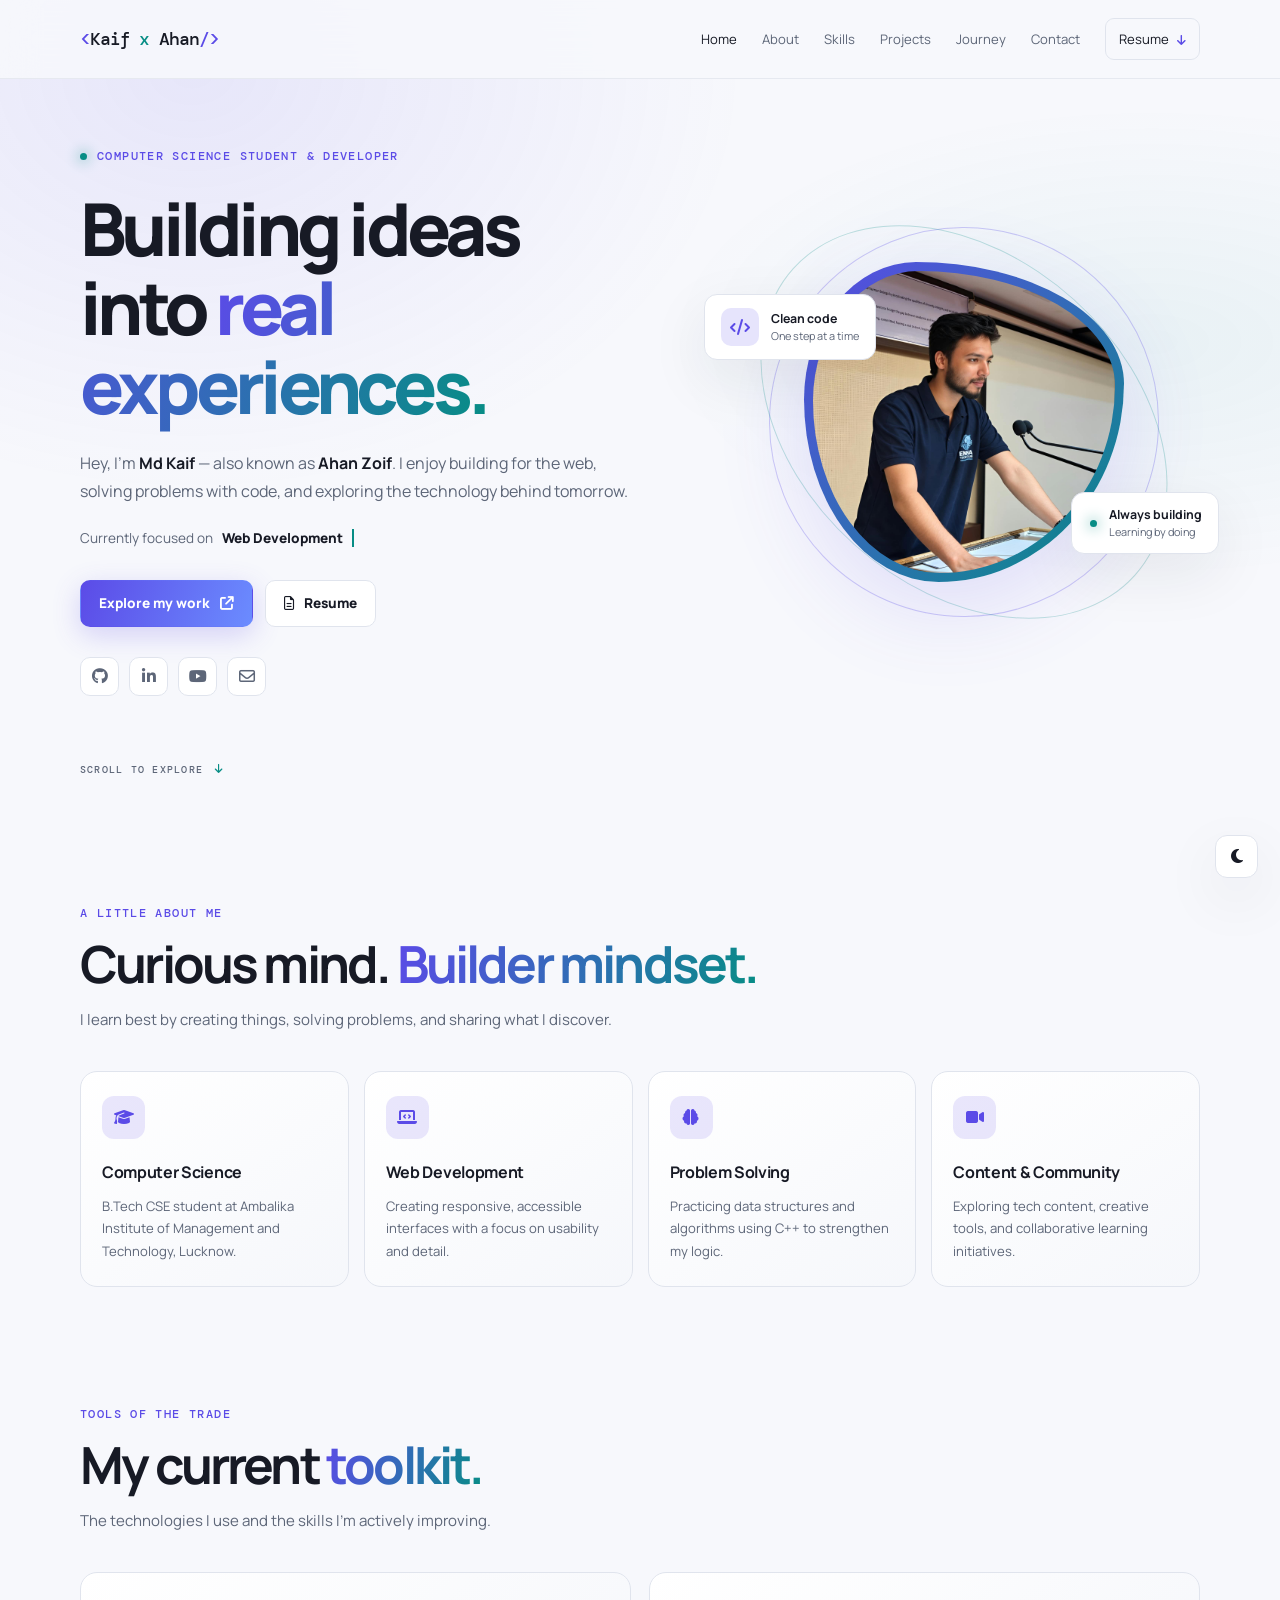
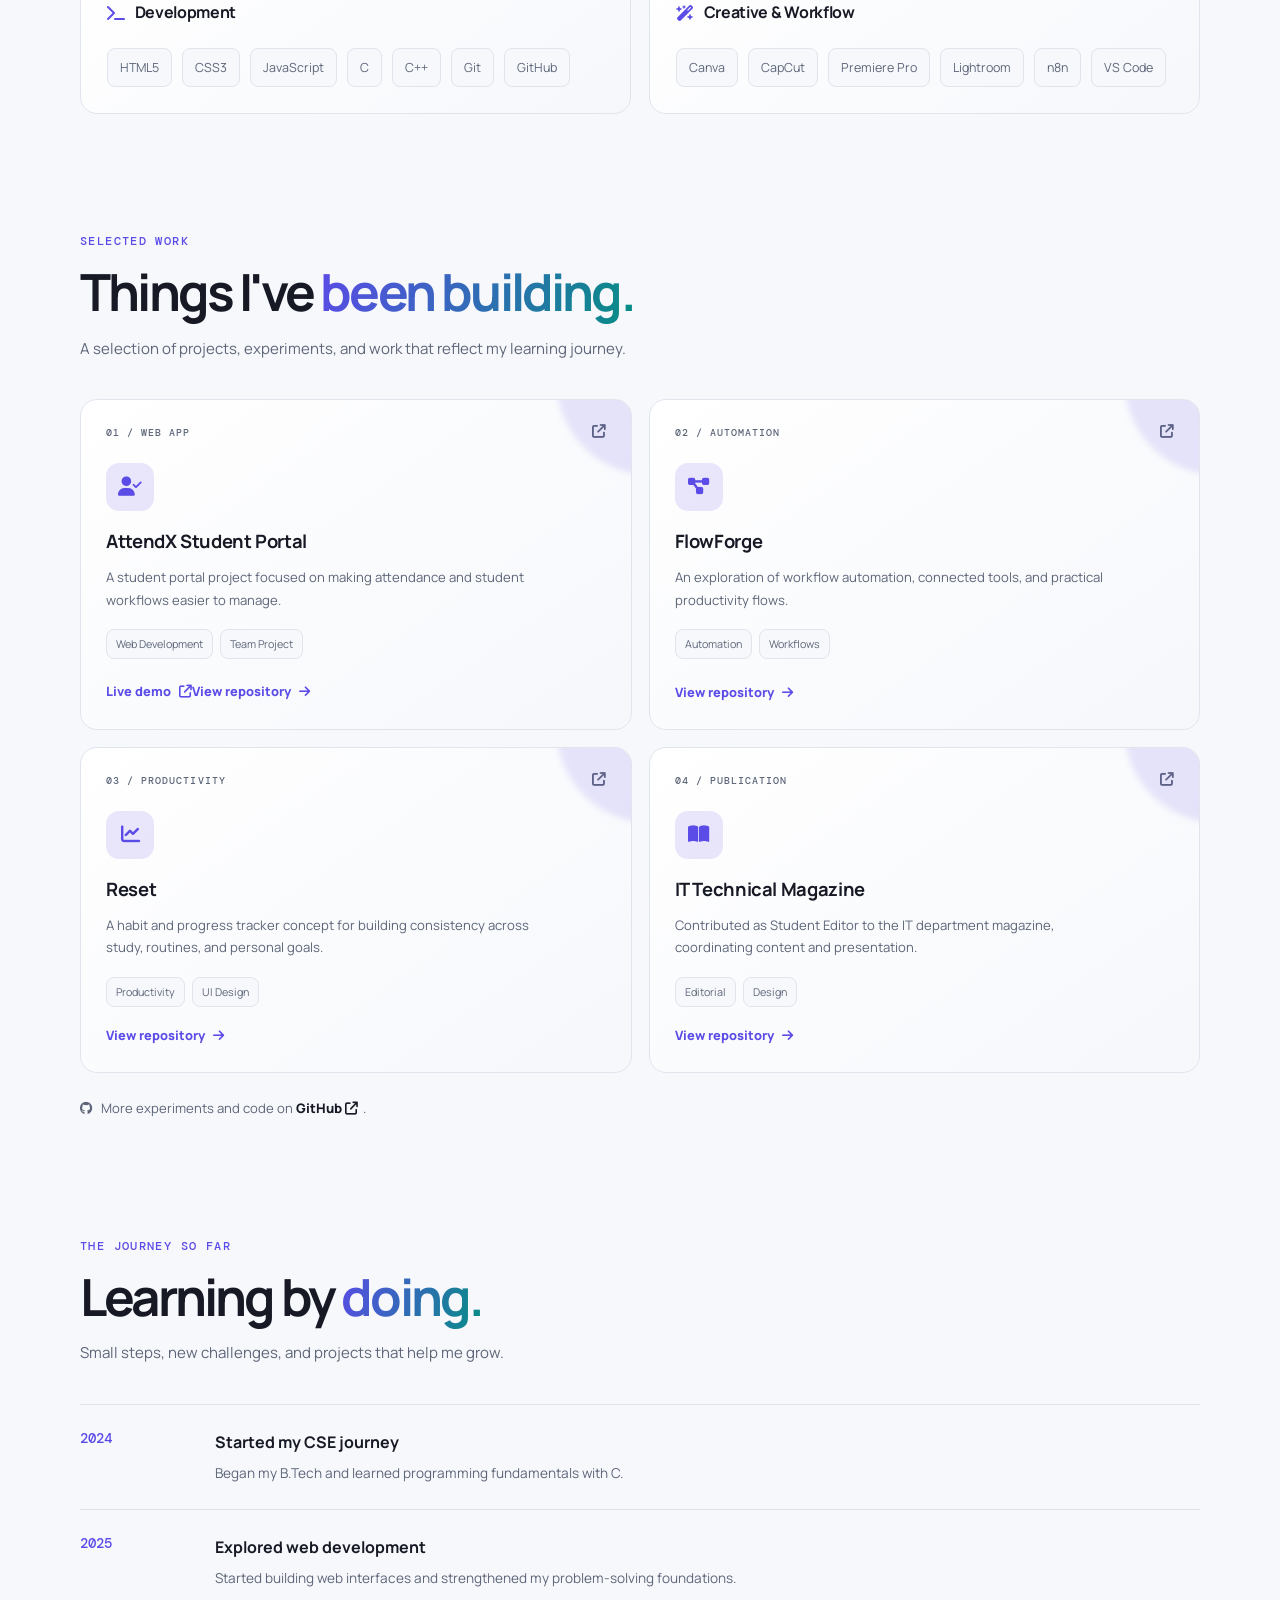
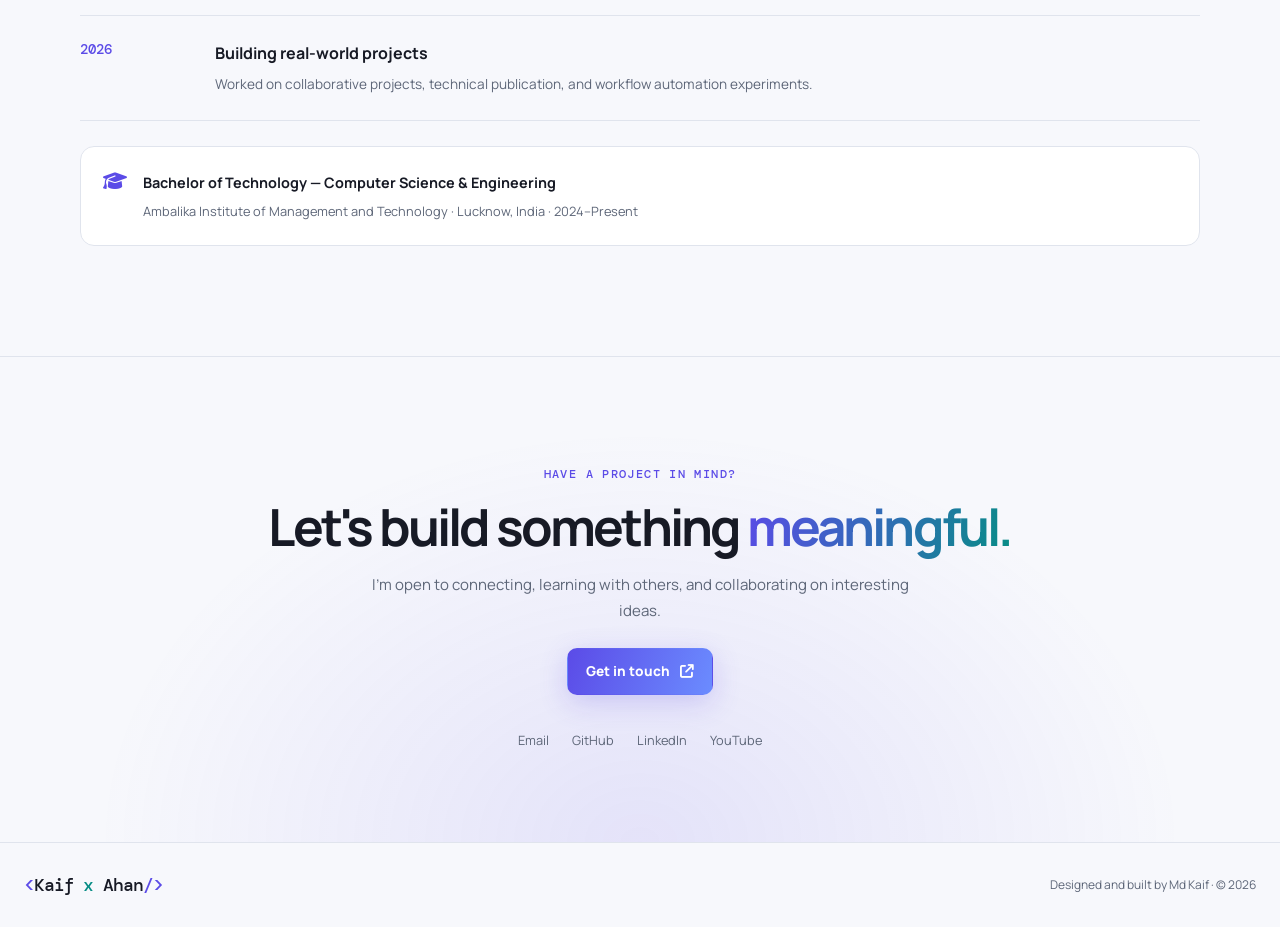
==== index.html @ fafcf158 "Add AttendX live demo link" ====
<!doctype html>
<html lang="en">
  <head>
    <meta charset="utf-8" />
    <meta name="viewport" content="width=device-width, initial-scale=1" />
    <meta
      name="description"
      content="Md Kaif aka Ahan Zoif — computer science student, developer, and tech content creator."
    />
    <meta name="theme-color" content="#0b0d12" />
    <title>&lt;Kaif x Ahan/&gt; — Developer Portfolio</title>
    <script>
      (() => {
        try {
          const saved = localStorage.getItem("theme");
          if (saved) document.documentElement.dataset.theme = saved;
          else if (matchMedia("(prefers-color-scheme: light)").matches)
            document.documentElement.dataset.theme = "light";
        } catch {}
        document.documentElement.classList.add("js");
      })();
    </script>
    <link rel="preconnect" href="https://cdnjs.cloudflare.com" crossorigin />
    <link rel="stylesheet" href="portfolio.css" />
    <link
      rel="stylesheet"
      href="https://cdnjs.cloudflare.com/ajax/libs/font-awesome/6.5.0/css/all.min.css"
    />
    <script src="portfolio.js" defer></script>
  </head>
  <body>
    <div class="progress-track"><span id="progress-bar"></span></div>
    <header class="site-header">
      <nav class="nav container" aria-label="Primary navigation">
        <a class="brand" href="#home" aria-label="Kaif x Ahan home"
          ><span>&lt;</span>Kaif <b>x</b> Ahan<span>/&gt;</span></a
        >
        <button
          class="nav-toggle"
          type="button"
          aria-expanded="false"
          aria-controls="nav-links"
          aria-label="Open navigation"
        >
          <i class="fa-solid fa-bars"></i>
        </button>
        <div class="nav-links" id="nav-links">
          <a href="#home">Home</a><a href="#about">About</a
          ><a href="#skills">Skills</a> <a href="#projects">Projects</a
          ><a href="#journey">Journey</a><a href="#contact">Contact</a>
          <a
            class="resume-link"
            href="assets/resume.pdf"
            download="Md_Kaif_Resume"
            >Resume <i class="fa-solid fa-arrow-down"></i
          ></a>
        </div>
      </nav>
    </header>

    <main>
      <section class="hero container" id="home">
        <div class="hero-copy reveal">
          <p class="eyebrow">
            <span class="status-dot"></span> COMPUTER SCIENCE STUDENT &
            DEVELOPER
          </p>
          <h1>
            Building ideas<br />into
            <span class="gradient-text">real experiences.</span>
          </h1>
          <p class="intro">
            Hey, I'm <strong>Md Kaif</strong> — also known as
            <strong>Ahan Zoif</strong>. I enjoy building for the web, solving
            problems with code, and exploring the technology behind tomorrow.
          </p>
          <div class="role-line">
            <span class="role-prefix">Currently focused on</span
            ><span class="role-text" id="role-text">Web Development</span
            ><span class="typing-cursor" aria-hidden="true"></span>
          </div>
          <div class="hero-actions">
            <a class="button button-primary" href="#projects"
              >Explore my work
              <i class="fa-solid fa-arrow-up-right-from-square"></i
            ></a>
            <a
              class="button button-ghost"
              href="assets/resume.pdf"
              download="Md_Kaif_Resume"
              ><i class="fa-regular fa-file-lines"></i> Resume</a
            >
          </div>
          <div class="social-row" aria-label="Social links">
            <a
              href="https://github.com/ahanzoif"
              target="_blank"
              rel="noopener noreferrer"
              aria-label="GitHub"
              ><i class="fa-brands fa-github"></i
            ></a>
            <a
              href="https://www.linkedin.com/in/mdkaif/"
              target="_blank"
              rel="noopener noreferrer"
              aria-label="LinkedIn"
              ><i class="fa-brands fa-linkedin-in"></i
            ></a>
            <a
              href="https://www.youtube.com/@thebytebusteryt"
              target="_blank"
              rel="noopener noreferrer"
              aria-label="YouTube"
              ><i class="fa-brands fa-youtube"></i
            ></a>
            <a href="mailto:kaifmd9006@gmail.com" aria-label="Email"
              ><i class="fa-regular fa-envelope"></i
            ></a>
          </div>
        </div>
        <div class="hero-visual reveal">
          <div class="orbit orbit-one"></div>
          <div class="orbit orbit-two"></div>
          <div class="photo-frame">
            <img
              src="assets/kaif.jpeg"
              alt="Md Kaif aka Ahan Zoif"
              width="320"
              height="320"
              fetchpriority="high"
            />
          </div>
          <div class="floating-card floating-code">
            <i class="fa-solid fa-code"></i
            ><span><b>Clean code</b><small>One step at a time</small></span>
          </div>
          <div class="floating-card floating-build">
            <span class="mini-dot"></span
            ><span><b>Always building</b><small>Learning by doing</small></span>
          </div>
        </div>
        <a class="scroll-cue" href="#about"
          ><span>SCROLL TO EXPLORE</span><i class="fa-solid fa-arrow-down"></i
        ></a>
      </section>

      <section class="section container" id="about">
        <header class="section-heading reveal">
          <p class="eyebrow">A LITTLE ABOUT ME</p>
          <h2>
            Curious mind. <span class="gradient-text">Builder mindset.</span>
          </h2>
          <p>
            I learn best by creating things, solving problems, and sharing what
            I discover.
          </p>
        </header>
        <div class="about-grid">
          <article class="info-card reveal">
            <span class="card-icon"
              ><i class="fa-solid fa-graduation-cap"></i
            ></span>
            <h3>Computer Science</h3>
            <p>
              B.Tech CSE student at Ambalika Institute of Management and
              Technology, Lucknow.
            </p>
          </article>
          <article class="info-card reveal">
            <span class="card-icon"
              ><i class="fa-solid fa-laptop-code"></i
            ></span>
            <h3>Web Development</h3>
            <p>
              Creating responsive, accessible interfaces with a focus on
              usability and detail.
            </p>
          </article>
          <article class="info-card reveal">
            <span class="card-icon"><i class="fa-solid fa-brain"></i></span>
            <h3>Problem Solving</h3>
            <p>
              Practicing data structures and algorithms using C++ to strengthen
              my logic.
            </p>
          </article>
          <article class="info-card reveal">
            <span class="card-icon"><i class="fa-solid fa-video"></i></span>
            <h3>Content & Community</h3>
            <p>
              Exploring tech content, creative tools, and collaborative learning
              initiatives.
            </p>
          </article>
        </div>
      </section>

      <section class="section container" id="skills">
        <header class="section-heading reveal">
          <p class="eyebrow">TOOLS OF THE TRADE</p>
          <h2>My current <span class="gradient-text">toolkit.</span></h2>
          <p>The technologies I use and the skills I'm actively improving.</p>
        </header>
        <div class="skills-layout">
          <article class="skill-panel reveal">
            <h3><i class="fa-solid fa-terminal"></i> Development</h3>
            <div class="skill-list">
              <span>HTML5</span><span>CSS3</span><span>JavaScript</span
              ><span>C</span><span>C++</span><span>Git</span><span>GitHub</span>
            </div>
          </article>
          <article class="skill-panel reveal">
            <h3>
              <i class="fa-solid fa-wand-magic-sparkles"></i> Creative &
              Workflow
            </h3>
            <div class="skill-list">
              <span>Canva</span><span>CapCut</span><span>Premiere Pro</span
              ><span>Lightroom</span><span>n8n</span><span>VS Code</span>
            </div>
          </article>
        </div>
      </section>

      <section class="section container" id="projects">
        <header class="section-heading reveal">
          <p class="eyebrow">SELECTED WORK</p>
          <h2>Things I've <span class="gradient-text">been building.</span></h2>
          <p>
            A selection of projects, experiments, and work that reflect my
            learning journey.
          </p>
        </header>
        <div class="project-grid">
          <article class="project-card featured-project reveal">
            <div class="project-top">
              <span class="project-number">01 / WEB APP</span
              ><i class="fa-solid fa-arrow-up-right-from-square"></i>
            </div>
            <div class="project-symbol">
              <i class="fa-solid fa-user-check"></i>
            </div>
            <h3>AttendX Student Portal</h3>
            <p>
              A student portal project focused on making attendance and student
              workflows easier to manage.
            </p>
            <div class="project-tags">
              <span>Web Development</span><span>Team Project</span>
            </div>
            <div class="project-actions">
              <a
                class="project-link"
                href="https://attend-x-frontend-amber.vercel.app/"
                target="_blank"
                rel="noopener noreferrer"
                >Live demo
                <i class="fa-solid fa-arrow-up-right-from-square"></i></a
              ><a
                class="project-link"
                href="https://github.com/ahanzoif/attendx-student-portal"
                target="_blank"
                rel="noopener noreferrer"
                >View repository <i class="fa-solid fa-arrow-right"></i
              ></a>
            </div>
          </article>
          <article class="project-card reveal">
            <div class="project-top">
              <span class="project-number">02 / AUTOMATION</span
              ><i class="fa-solid fa-arrow-up-right-from-square"></i>
            </div>
            <div class="project-symbol">
              <i class="fa-solid fa-diagram-project"></i>
            </div>
            <h3>FlowForge</h3>
            <p>
              An exploration of workflow automation, connected tools, and
              practical productivity flows.
            </p>
            <div class="project-tags">
              <span>Automation</span><span>Workflows</span>
            </div>
            <a
              class="project-link"
              href="https://github.com/ahanzoif/flowforge"
              target="_blank"
              rel="noopener noreferrer"
              >View repository <i class="fa-solid fa-arrow-right"></i></a
            ><a
              class="card-hit-area"
              href="https://github.com/ahanzoif/flowforge"
              target="_blank"
              rel="noopener noreferrer"
              aria-label="FlowForge repository"
            ></a>
          </article>
          <article class="project-card reveal">
            <div class="project-top">
              <span class="project-number">03 / PRODUCTIVITY</span
              ><i class="fa-solid fa-arrow-up-right-from-square"></i>
            </div>
            <div class="project-symbol">
              <i class="fa-solid fa-chart-line"></i>
            </div>
            <h3>Reset</h3>
            <p>
              A habit and progress tracker concept for building consistency
              across study, routines, and personal goals.
            </p>
            <div class="project-tags">
              <span>Productivity</span><span>UI Design</span>
            </div>
            <a
              class="project-link"
              href="https://github.com/ahanzoif/reset"
              target="_blank"
              rel="noopener noreferrer"
              >View repository <i class="fa-solid fa-arrow-right"></i></a
            ><a
              class="card-hit-area"
              href="https://github.com/ahanzoif/reset"
              target="_blank"
              rel="noopener noreferrer"
              aria-label="Reset repository"
            ></a>
          </article>
          <article class="project-card reveal">
            <div class="project-top">
              <span class="project-number">04 / PUBLICATION</span
              ><i class="fa-solid fa-arrow-up-right-from-square"></i>
            </div>
            <div class="project-symbol">
              <i class="fa-solid fa-book-open"></i>
            </div>
            <h3>IT Technical Magazine</h3>
            <p>
              Contributed as Student Editor to the IT department magazine,
              coordinating content and presentation.
            </p>
            <div class="project-tags">
              <span>Editorial</span><span>Design</span>
            </div>
            <a
              class="project-link"
              href="https://github.com/ahanzoif/it-technical-magazine-jan-2026"
              target="_blank"
              rel="noopener noreferrer"
              >View repository <i class="fa-solid fa-arrow-right"></i></a
            ><a
              class="card-hit-area"
              href="https://www.aimt.edu.in/wp-content/uploads/2026/02/tech-it-jan-2026.pdf"
              target="_blank"
              rel="noopener noreferrer"
              aria-label="Read IT Technical Magazine"
            ></a>
          </article>
        </div>
        <p class="section-footnote">
          <i class="fa-brands fa-github"></i> More experiments and code on
          <a
            href="https://github.com/ahanzoif"
            target="_blank"
            rel="noopener noreferrer"
            >GitHub <i class="fa-solid fa-arrow-up-right-from-square"></i></a
          >.
        </p>
      </section>

      <section class="section container" id="journey">
        <header class="section-heading reveal">
          <p class="eyebrow">THE JOURNEY SO FAR</p>
          <h2>Learning by <span class="gradient-text">doing.</span></h2>
          <p>Small steps, new challenges, and projects that help me grow.</p>
        </header>
        <div class="journey-list">
          <article class="journey-item reveal">
            <div class="journey-year">2024</div>
            <div class="journey-content">
              <h3>Started my CSE journey</h3>
              <p>
                Began my B.Tech and learned programming fundamentals with C.
              </p>
            </div>
          </article>
          <article class="journey-item reveal">
            <div class="journey-year">2025</div>
            <div class="journey-content">
              <h3>Explored web development</h3>
              <p>
                Started building web interfaces and strengthened my
                problem-solving foundations.
              </p>
            </div>
          </article>
          <article class="journey-item reveal">
            <div class="journey-year">2026</div>
            <div class="journey-content">
              <h3>Building real-world projects</h3>
              <p>
                Worked on collaborative projects, technical publication, and
                workflow automation experiments.
              </p>
            </div>
          </article>
        </div>
        <div class="education-strip reveal">
          <i class="fa-solid fa-graduation-cap"></i>
          <div>
            <strong
              >Bachelor of Technology — Computer Science & Engineering</strong
            >
            <p>
              Ambalika Institute of Management and Technology · Lucknow, India ·
              2024–Present
            </p>
          </div>
        </div>
      </section>

      <section class="contact-section" id="contact">
        <div class="container contact-inner reveal">
          <p class="eyebrow">HAVE A PROJECT IN MIND?</p>
          <h2>
            Let's build something <span class="gradient-text">meaningful.</span>
          </h2>
          <p>
            I'm open to connecting, learning with others, and collaborating on
            interesting ideas.
          </p>
          <a class="button button-primary" href="mailto:kaifmd9006@gmail.com"
            >Get in touch <i class="fa-solid fa-arrow-up-right-from-square"></i
          ></a>
          <div class="contact-links">
            <a href="mailto:kaifmd9006@gmail.com">Email</a
            ><a
              href="https://github.com/ahanzoif"
              target="_blank"
              rel="noopener noreferrer"
              >GitHub</a
            ><a
              href="https://www.linkedin.com/in/mdkaif/"
              target="_blank"
              rel="noopener noreferrer"
              >LinkedIn</a
            ><a
              href="https://www.youtube.com/@thebytebusteryt"
              target="_blank"
              rel="noopener noreferrer"
              >YouTube</a
            >
          </div>
        </div>
      </section>
    </main>

    <footer class="site-footer">
      <a class="brand" href="#home"
        ><span>&lt;</span>Kaif <b>x</b> Ahan<span>/&gt;</span></a
      >
      <p>Designed and built by Md Kaif · © <span id="year">2026</span></p>
      <button id="theme-toggle" type="button" aria-label="Switch color theme">
        <i class="fa-solid fa-moon"></i>
      </button>
    </footer>
    <button id="backToTop" type="button" aria-label="Back to top">
      <i class="fa-solid fa-arrow-up"></i>
    </button>
  </body>
</html>
---- portfolio.css ----
@import url("https://fonts.googleapis.com/css2?family=DM+Mono:wght@400;500&family=Manrope:wght@400;500;600;700;800&display=swap");

:root {
  color-scheme: dark;
  --bg: #0b0d12;
  --surface: #11151d;
  --surface-2: #151b25;
  --text: #f2f5fb;
  --muted: #9ba6b8;
  --border: #242c39;
  --accent: #8b7bff;
  --accent-2: #50d6c6;
  --header: rgba(11, 13, 18, 0.82);
  --shadow: 0 20px 60px rgba(0, 0, 0, 0.22);
  --container: 1120px;
}
:root[data-theme="light"] {
  color-scheme: light;
  --bg: #f7f8fc;
  --surface: #fff;
  --surface-2: #eef1f8;
  --text: #171a25;
  --muted: #5d6678;
  --border: #e0e4ed;
  --accent: #5b4be7;
  --accent-2: #078d85;
  --header: rgba(247, 248, 252, 0.86);
  --shadow: 0 20px 60px rgba(26, 32, 52, 0.08);
}
* {
  box-sizing: border-box;
  margin: 0;
  padding: 0;
}
html {
  scroll-behavior: smooth;
  scroll-padding-top: 90px;
}
body {
  background: var(--bg);
  color: var(--text);
  font-family: Manrope, system-ui, sans-serif;
  line-height: 1.7;
  overflow-x: hidden;
  -webkit-font-smoothing: antialiased;
}
body::before {
  content: "";
  position: fixed;
  inset: 0;
  z-index: -1;
  pointer-events: none;
  background:
    radial-gradient(
      ellipse at 15% 8%,
      color-mix(in srgb, var(--accent) 10%, transparent),
      transparent 36%
    ),
    radial-gradient(
      ellipse at 90% 38%,
      color-mix(in srgb, var(--accent-2) 6%, transparent),
      transparent 30%
    );
}
a {
  color: inherit;
  text-decoration: none;
}
button {
  font: inherit;
}
a:focus-visible,
button:focus-visible {
  outline: 2px solid var(--accent);
  outline-offset: 4px;
}
.container {
  width: min(var(--container), 100% - 48px);
  margin-inline: auto;
}
.progress-track {
  position: fixed;
  inset: 0 0 auto;
  height: 3px;
  z-index: 2000;
  background: transparent;
}
#progress-bar {
  display: block;
  width: 0;
  height: 100%;
  background: linear-gradient(90deg, var(--accent), var(--accent-2));
  transform-origin: left;
}
.site-header {
  position: sticky;
  top: 0;
  z-index: 1000;
  border-bottom: 1px solid color-mix(in srgb, var(--border) 75%, transparent);
  background: var(--header);
  backdrop-filter: blur(18px);
}
.nav {
  position: relative;
  min-height: 78px;
  display: flex;
  align-items: center;
  justify-content: space-between;
  gap: 24px;
}
.brand {
  font-family: "DM Mono", monospace;
  font-weight: 500;
  white-space: nowrap;
  letter-spacing: -0.06em;
  font-size: 1.14rem;
}
.brand span {
  color: var(--accent);
}
.brand b {
  color: var(--accent-2);
  font-weight: 500;
}
.nav-links {
  display: flex;
  align-items: center;
  gap: 25px;
  font-size: 0.82rem;
  color: var(--muted);
}
.nav-links a {
  transition: color 0.2s ease;
}
.nav-links a:hover,
.nav-links a.active {
  color: var(--text);
}
.nav-links .resume-link {
  padding: 9px 13px;
  border: 1px solid var(--border);
  border-radius: 9px;
  color: var(--text);
}
.resume-link i {
  font-size: 0.72rem;
  margin-left: 5px;
  color: var(--accent);
}
.nav-toggle {
  display: none;
  width: 48px;
  height: 48px;
  flex: 0 0 48px;
  align-items: center;
  justify-content: center;
  border: 1px solid var(--border);
  border-radius: 12px;
  background: var(--surface);
  color: var(--text);
  cursor: pointer;
  touch-action: manipulation;
  -webkit-tap-highlight-color: transparent;
  position: relative;
  z-index: 2;
}
.nav-toggle i {
  pointer-events: none;
}
.hero {
  min-height: 660px;
  display: grid;
  grid-template-columns: 1.1fr 0.9fr;
  align-items: center;
  gap: 70px;
  position: relative;
  padding-top: 70px;
  padding-bottom: 110px;
}
.hero-copy {
  position: relative;
  z-index: 1;
}
.eyebrow {
  font:
    500 0.72rem "DM Mono",
    monospace;
  letter-spacing: 0.12em;
  color: var(--accent);
  text-transform: uppercase;
}
.hero .eyebrow {
  display: flex;
  align-items: center;
  gap: 10px;
  margin-bottom: 25px;
}
.status-dot,
.mini-dot {
  width: 7px;
  height: 7px;
  display: inline-block;
  border-radius: 50%;
  background: var(--accent-2);
  box-shadow: 0 0 14px var(--accent-2);
}
h1 {
  font-size: clamp(2.8rem, 5.7vw, 5.1rem);
  line-height: 1.08;
  letter-spacing: -0.065em;
  font-weight: 800;
}
.gradient-text {
  background: linear-gradient(105deg, var(--accent), var(--accent-2));
  -webkit-background-clip: text;
  background-clip: text;
  color: transparent;
}
.intro {
  max-width: 570px;
  margin-top: 25px;
  color: var(--muted);
  font-size: 1rem;
}
.intro strong {
  color: var(--text);
  font-weight: 700;
}
.role-line {
  display: flex;
  flex-wrap: wrap;
  align-items: center;
  gap: 9px;
  margin-top: 22px;
  font-size: 0.85rem;
}
.role-prefix {
  color: var(--muted);
}
.role-text {
  font-weight: 800;
  color: var(--text);
}
.typing-cursor {
  width: 2px;
  height: 18px;
  background: var(--accent-2);
  animation: blink 0.85s steps(2, start) infinite;
}
.hero-actions {
  display: flex;
  flex-wrap: wrap;
  gap: 12px;
  margin-top: 30px;
}
.button {
  display: inline-flex;
  align-items: center;
  justify-content: center;
  gap: 10px;
  min-height: 47px;
  padding: 0 18px;
  border-radius: 10px;
  font-size: 0.85rem;
  font-weight: 800;
  border: 1px solid var(--border);
  transition:
    transform 0.22s ease,
    border-color 0.22s ease,
    box-shadow 0.22s ease;
}
.button:hover {
  transform: translateY(-3px);
  border-color: var(--accent);
}
.button-primary {
  background: linear-gradient(110deg, var(--accent), #6b8cff);
  color: #fff;
  border-color: transparent;
  box-shadow: 0 8px 28px color-mix(in srgb, var(--accent) 23%, transparent);
}
.button-primary:hover {
  box-shadow: 0 12px 34px color-mix(in srgb, var(--accent) 35%, transparent);
}
.button-ghost {
  background: var(--surface);
  color: var(--text);
}
.social-row {
  display: flex;
  gap: 10px;
  margin-top: 30px;
}
.social-row a {
  width: 39px;
  height: 39px;
  display: grid;
  place-items: center;
  border: 1px solid var(--border);
  border-radius: 10px;
  color: var(--muted);
  background: var(--surface);
  transition:
    transform 0.2s,
    color 0.2s,
    border-color 0.2s;
}
.social-row a:hover {
  transform: translateY(-3px);
  color: var(--accent);
  border-color: var(--accent);
}
.hero-visual {
  min-height: 400px;
  display: grid;
  place-items: center;
  position: relative;
}
.photo-frame {
  position: relative;
  width: min(320px, 72vw);
  aspect-ratio: 1;
  border-radius: 35% 65% 58% 42% / 43% 38% 62% 57%;
  padding: 9px;
  background: linear-gradient(135deg, var(--accent), var(--accent-2));
  box-shadow: 0 25px 90px color-mix(in srgb, var(--accent) 16%, transparent);
  animation: morph 12s ease-in-out infinite;
}
.photo-frame img {
  display: block;
  width: 100%;
  height: 100%;
  object-fit: cover;
  border-radius: inherit;
  background: var(--surface);
}
.orbit {
  position: absolute;
  border: 1px solid color-mix(in srgb, var(--accent) 28%, transparent);
  border-radius: 50%;
  pointer-events: none;
}
.orbit-one {
  width: 390px;
  height: 390px;
  transform: rotate(-22deg);
}
.orbit-two {
  width: 460px;
  height: 330px;
  transform: rotate(42deg);
  border-color: color-mix(in srgb, var(--accent-2) 24%, transparent);
}
.floating-card {
  position: absolute;
  display: flex;
  align-items: center;
  gap: 12px;
  padding: 13px 16px;
  background: var(--surface);
  border: 1px solid var(--border);
  border-radius: 13px;
  box-shadow: var(--shadow);
  animation: float 5s ease-in-out infinite;
}
.floating-card > i {
  display: grid;
  place-items: center;
  width: 38px;
  height: 38px;
  border-radius: 10px;
  background: color-mix(in srgb, var(--accent) 15%, transparent);
  color: var(--accent);
}
.floating-card span:not(.mini-dot) {
  display: grid;
  line-height: 1.5;
}
.floating-card b {
  font-size: 0.77rem;
}
.floating-card small {
  font-size: 0.68rem;
  color: var(--muted);
}
.floating-code {
  top: 18%;
  left: -5%;
}
.floating-build {
  right: -4%;
  bottom: 17%;
  animation-delay: -2s;
}
.floating-build .mini-dot {
  margin-left: 2px;
}
.scroll-cue {
  position: absolute;
  bottom: 30px;
  left: 0;
  display: flex;
  align-items: center;
  gap: 12px;
  font:
    500 0.65rem "DM Mono",
    monospace;
  letter-spacing: 0.12em;
  color: var(--muted);
}
.scroll-cue i {
  color: var(--accent-2);
  animation: nudge 1.5s ease-in-out infinite;
}
.section {
  padding-top: 100px;
  padding-bottom: 20px;
}
.section-heading {
  max-width: 700px;
  margin-bottom: 38px;
}
.section-heading h2,
.contact-inner h2 {
  font-size: clamp(2rem, 4vw, 3.2rem);
  line-height: 1.18;
  letter-spacing: -0.055em;
  margin-top: 12px;
}
.section-heading > p:last-child,
.contact-inner > p:not(.eyebrow) {
  color: var(--muted);
  margin-top: 14px;
  font-size: 0.94rem;
}
.about-grid {
  display: grid;
  grid-template-columns: repeat(4, 1fr);
  gap: 15px;
}
.info-card,
.skill-panel,
.project-card {
  background: linear-gradient(
    145deg,
    var(--surface),
    color-mix(in srgb, var(--surface-2) 55%, var(--surface))
  );
  border: 1px solid var(--border);
  border-radius: 17px;
}
.info-card {
  padding: 24px 21px;
  min-height: 205px;
  transition:
    transform 0.25s,
    border-color 0.25s;
}
.info-card:hover,
.project-card:hover {
  transform: translateY(-5px);
  border-color: color-mix(in srgb, var(--accent) 65%, var(--border));
}
.card-icon {
  width: 43px;
  height: 43px;
  display: grid;
  place-items: center;
  background: color-mix(in srgb, var(--accent) 13%, transparent);
  color: var(--accent);
  border-radius: 12px;
  margin-bottom: 20px;
}
.info-card h3,
.skill-panel h3,
.project-card h3 {
  font-size: 1rem;
  letter-spacing: -0.02em;
}
.info-card p,
.project-card p {
  font-size: 0.82rem;
  color: var(--muted);
  margin-top: 9px;
}
.skills-layout {
  display: grid;
  grid-template-columns: 1fr 1fr;
  gap: 18px;
}
.skill-panel {
  padding: 26px;
}
.skill-panel h3 {
  display: flex;
  gap: 10px;
  align-items: center;
  margin-bottom: 22px;
}
.skill-panel h3 i {
  color: var(--accent);
}
.skill-list {
  display: flex;
  flex-wrap: wrap;
  gap: 10px;
}
.skill-list span,
.project-tags span {
  padding: 8px 12px;
  border-radius: 8px;
  border: 1px solid var(--border);
  background: var(--bg);
  color: var(--muted);
  font-size: 0.78rem;
}
.project-grid {
  display: grid;
  grid-template-columns: repeat(2, minmax(0, 1fr));
  gap: 17px;
}
.project-card {
  position: relative;
  overflow: hidden;
  padding: 25px;
  min-height: 280px;
  display: flex;
  flex-direction: column;
  align-items: flex-start;
  transition:
    transform 0.25s,
    border-color 0.25s;
}
.project-card::before {
  content: "";
  position: absolute;
  width: 190px;
  height: 190px;
  right: -115px;
  top: -115px;
  border-radius: 50%;
  background: color-mix(in srgb, var(--accent) 13%, transparent);
  filter: blur(3px);
}
.project-top {
  width: 100%;
  display: flex;
  align-items: center;
  justify-content: space-between;
  color: var(--muted);
}
.project-top > i {
  font-size: 0.85rem;
}
.project-number {
  font:
    500 0.65rem "DM Mono",
    monospace;
  letter-spacing: 0.1em;
}
.project-symbol {
  width: 48px;
  height: 48px;
  display: grid;
  place-items: center;
  border-radius: 13px;
  background: color-mix(in srgb, var(--accent) 13%, transparent);
  color: var(--accent);
  font-size: 1.2rem;
  margin: 24px 0 15px;
}
.project-card h3 {
  font-size: 1.15rem;
}
.project-card p {
  max-width: 450px;
  margin-bottom: 18px;
}
.project-tags {
  display: flex;
  flex-wrap: wrap;
  gap: 7px;
  margin-bottom: 18px;
}
.project-tags span {
  font-size: 0.67rem;
  padding: 5px 9px;
}
.project-link {
  position: relative;
  z-index: 2;
  margin-top: auto;
  font-size: 0.8rem;
  font-weight: 800;
  color: var(--accent);
}
.project-link i {
  margin-left: 5px;
  transition: transform 0.2s;
}
.project-link:hover i {
  transform: translateX(4px);
}
.card-hit-area {
  position: absolute;
  inset: 0;
  z-index: 1;
}
.project-link {
  width: max-content;
}
.section-footnote {
  margin-top: 24px;
  color: var(--muted);
  font-size: 0.82rem;
}
.section-footnote i {
  margin-right: 5px;
}
.section-footnote a {
  color: var(--text);
  font-weight: 800;
}
.journey-list {
  border-top: 1px solid var(--border);
}
.journey-item {
  display: grid;
  grid-template-columns: 110px 1fr;
  gap: 25px;
  padding: 24px 0;
  border-bottom: 1px solid var(--border);
}
.journey-year {
  font:
    500 0.86rem "DM Mono",
    monospace;
  color: var(--accent);
}
.journey-content h3 {
  font-size: 1rem;
}
.journey-content p {
  margin-top: 6px;
  color: var(--muted);
  font-size: 0.85rem;
}
.education-strip {
  display: flex;
  align-items: flex-start;
  gap: 16px;
  margin-top: 25px;
  padding: 22px;
  border: 1px solid var(--border);
  border-radius: 14px;
  background: var(--surface);
}
.education-strip > i {
  color: var(--accent);
  font-size: 1.2rem;
  margin-top: 3px;
}
.education-strip strong {
  font-size: 0.9rem;
}
.education-strip p {
  font-size: 0.8rem;
  color: var(--muted);
  margin-top: 5px;
}
.contact-section {
  padding: 110px 0 90px;
  margin-top: 90px;
  border-top: 1px solid var(--border);
  background: radial-gradient(
    ellipse at 50% 100%,
    color-mix(in srgb, var(--accent) 12%, transparent),
    transparent 60%
  );
}
.contact-inner {
  text-align: center;
  max-width: 760px;
}
.contact-inner h2 {
  margin-top: 14px;
}
.contact-inner > p:not(.eyebrow) {
  max-width: 560px;
  margin: 16px auto 25px;
}
.contact-links {
  display: flex;
  justify-content: center;
  flex-wrap: wrap;
  gap: 23px;
  margin-top: 35px;
}
.contact-links a {
  font-size: 0.8rem;
  color: var(--muted);
}
.contact-links a:hover {
  color: var(--accent);
}
.site-footer {
  min-height: 85px;
  padding: 20px 24px;
  border-top: 1px solid var(--border);
  display: flex;
  align-items: center;
  justify-content: space-between;
  gap: 20px;
}
.site-footer p {
  color: var(--muted);
  font-size: 0.75rem;
}
#theme-toggle,
#backToTop {
  position: fixed;
  right: 22px;
  z-index: 900;
  width: 43px;
  height: 43px;
  border-radius: 12px;
  border: 1px solid var(--border);
  background: var(--surface);
  color: var(--text);
  box-shadow: var(--shadow);
  cursor: pointer;
  transition:
    transform 0.2s,
    border-color 0.2s,
    opacity 0.2s;
}
#theme-toggle {
  bottom: 22px;
}
#backToTop {
  bottom: 75px;
  opacity: 0;
  visibility: hidden;
  transform: translateY(8px);
}
#backToTop.show {
  opacity: 1;
  visibility: visible;
  transform: translateY(0);
}
#theme-toggle:hover,
#backToTop:hover {
  border-color: var(--accent);
}
.js .reveal {
  opacity: 0;
  transform: translateY(18px);
  transition:
    opacity 0.65s ease,
    transform 0.65s cubic-bezier(0.2, 0.7, 0.2, 1);
}
.js .reveal.visible {
  opacity: 1;
  transform: translateY(0);
}
@keyframes blink {
  to {
    opacity: 0;
  }
}
@keyframes float {
  0%,
  100% {
    transform: translateY(0);
  }
  50% {
    transform: translateY(-10px);
  }
}
@keyframes nudge {
  0%,
  100% {
    transform: translateY(0);
  }
  50% {
    transform: translateY(5px);
  }
}
@keyframes morph {
  0%,
  100% {
    border-radius: 35% 65% 58% 42% / 43% 38% 62% 57%;
  }
  50% {
    border-radius: 56% 44% 38% 62% / 56% 55% 45% 44%;
  }
}

:root:not([data-theme="light"]),
:root[data-theme="dark"] {
  --bg: #101216;
  --surface: #181b20;
  --surface-2: #20242b;
  --text: #e8eaf0;
  --muted: #a0a5af;
  --border: #30343d;
  --accent: #a6adba;
  --accent-2: #91a49f;
  --header: rgba(16, 18, 22, 0.9);
  --shadow: 0 14px 36px rgba(0, 0, 0, 0.2);
}

:root:not([data-theme="light"]) body::before,
:root[data-theme="dark"] body::before {
  background:
    radial-gradient(
      ellipse at 15% 8%,
      rgba(160, 168, 182, 0.035),
      transparent 36%
    ),
    radial-gradient(
      ellipse at 90% 38%,
      rgba(132, 153, 146, 0.025),
      transparent 30%
    );
}

:root:not([data-theme="light"]) .gradient-text,
:root[data-theme="dark"] .gradient-text {
  background-image: linear-gradient(105deg, #c0c5ce, #9aa9a4);
}

:root:not([data-theme="light"]) .photo-frame,
:root[data-theme="dark"] .photo-frame {
  background: linear-gradient(135deg, #737b88, #65756f);
  box-shadow: 0 18px 45px rgba(0, 0, 0, 0.24);
}

:root:not([data-theme="light"]) .orbit,
:root[data-theme="dark"] .orbit {
  border-color: rgba(166, 173, 186, 0.12);
}

:root:not([data-theme="light"]) .orbit-two,
:root[data-theme="dark"] .orbit-two {
  border-color: rgba(145, 164, 159, 0.1);
}

:root:not([data-theme="light"]) .status-dot,
:root:not([data-theme="light"]) .mini-dot,
:root[data-theme="dark"] .status-dot,
:root[data-theme="dark"] .mini-dot {
  box-shadow: none;
}

:root:not([data-theme="light"]) .button-primary,
:root[data-theme="dark"] .button-primary {
  background: #626d7b;
  color: #fff;
  border-color: #626d7b;
  box-shadow: 0 5px 16px rgba(0, 0, 0, 0.16);
}

:root:not([data-theme="light"]) .button-primary:hover,
:root[data-theme="dark"] .button-primary:hover {
  box-shadow: 0 8px 22px rgba(0, 0, 0, 0.22);
}

:root:not([data-theme="light"]) .project-card::before,
:root[data-theme="dark"] .project-card::before {
  background: rgba(166, 173, 186, 0.045);
}

:root:not([data-theme="light"]) .card-icon,
:root:not([data-theme="light"]) .project-symbol,
:root:not([data-theme="light"]) .floating-card > i,
:root[data-theme="dark"] .card-icon,
:root[data-theme="dark"] .project-symbol,
:root[data-theme="dark"] .floating-card > i {
  background: rgba(166, 173, 186, 0.09);
}

:root:not([data-theme="light"]) .contact-section,
:root[data-theme="dark"] .contact-section {
  background: radial-gradient(
    ellipse at 50% 100%,
    rgba(166, 173, 186, 0.045),
    transparent 60%
  );
}

@media (max-width: 980px) {
  .nav-links {
    gap: 15px;
  }
  .hero {
    gap: 30px;
  }
  .about-grid {
    grid-template-columns: repeat(2, 1fr);
  }
  .floating-code {
    left: -2%;
  }
  .floating-build {
    right: -1%;
  }
}
@media (max-width: 780px) {
  .nav {
    min-height: 70px;
  }
  .site-header {
    isolation: isolate;
  }
  .nav-toggle {
    display: grid;
    place-items: center;
  }
  .nav-links {
    display: none;
    position: absolute;
    z-index: 5;
    top: calc(100% - 1px);
    left: 0;
    right: 0;
    flex-direction: column;
    align-items: stretch;
    gap: 0;
    padding: 12px 24px 20px;
    background: var(--surface);
    border: 1px solid var(--border);
    border-top: 0;
    border-radius: 0 0 15px 15px;
    box-shadow: var(--shadow);
  }
  .nav-links.open {
    display: flex;
  }
  .nav-links > a {
    padding: 11px 0;
    border-bottom: 1px solid var(--border);
  }
  .nav-links .resume-link {
    border: 0;
    padding: 12px 0;
  }
  .hero {
    grid-template-columns: 1fr;
    text-align: center;
    padding-top: 55px;
    padding-bottom: 90px;
    gap: 28px;
  }
  .hero .eyebrow,
  .hero-actions,
  .social-row,
  .role-line {
    justify-content: center;
  }
  .hero-copy {
    order: 2;
  }
  .hero-visual {
    order: 1;
    min-height: 340px;
  }
  .photo-frame {
    width: 250px;
  }
  .orbit-one {
    width: 310px;
    height: 310px;
  }
  .orbit-two {
    width: 360px;
    height: 270px;
  }
  .floating-code {
    left: calc(50% - 190px);
    top: 12%;
  }
  .floating-build {
    right: calc(50% - 190px);
    bottom: 10%;
  }
  .intro {
    margin-inline: auto;
  }
  .scroll-cue {
    left: 50%;
    transform: translateX(-50%);
    white-space: nowrap;
  }
  .section {
    padding-top: 75px;
  }
  .skills-layout {
    grid-template-columns: 1fr;
  }
  .contact-section {
    margin-top: 65px;
    padding: 85px 0;
  }
  .site-footer {
    flex-wrap: wrap;
  }
  .site-footer p {
    order: 3;
    width: 100%;
  }
}
@media (max-width: 560px) {
  .container {
    width: min(100% - 32px, var(--container));
  }
  h1 {
    font-size: clamp(2.55rem, 12vw, 3.8rem);
  }
  .hero {
    padding-top: 40px;
  }
  .hero-visual {
    min-height: 290px;
  }
  .photo-frame {
    width: 205px;
  }
  .orbit-one {
    width: 260px;
    height: 260px;
  }
  .orbit-two {
    width: 300px;
    height: 225px;
  }
  .floating-card {
    padding: 9px 11px;
    gap: 8px;
  }
  .floating-card > i {
    width: 30px;
    height: 30px;
  }
  .floating-card b {
    font-size: 0.67rem;
  }
  .floating-card small {
    font-size: 0.59rem;
  }
  .floating-code {
    left: -2%;
    top: 8%;
  }
  .floating-build {
    right: -2%;
    bottom: 7%;
  }
  .about-grid,
  .project-grid {
    grid-template-columns: 1fr;
  }
  .info-card {
    min-height: auto;
  }
  .section-heading {
    margin-bottom: 27px;
  }
  .section-heading h2,
  .contact-inner h2 {
    font-size: 2.15rem;
  }
  .journey-item {
    grid-template-columns: 65px 1fr;
    gap: 14px;
  }
  .education-strip {
    padding: 17px;
  }
  .hero-actions .button {
    font-size: 0.78rem;
    padding: 0 13px;
  }
  .site-footer {
    padding-inline: 16px;
  }
  .contact-links {
    gap: 15px;
  }
}
@media (prefers-reduced-motion: reduce) {
  *,
  *::before,
  *::after {
    scroll-behavior: auto !important;
    animation-duration: 0.01ms !important;
    animation-iteration-count: 1 !important;
    transition-duration: 0.01ms !important;
  }
  .js .reveal {
    opacity: 1;
    transform: none;
  }
}
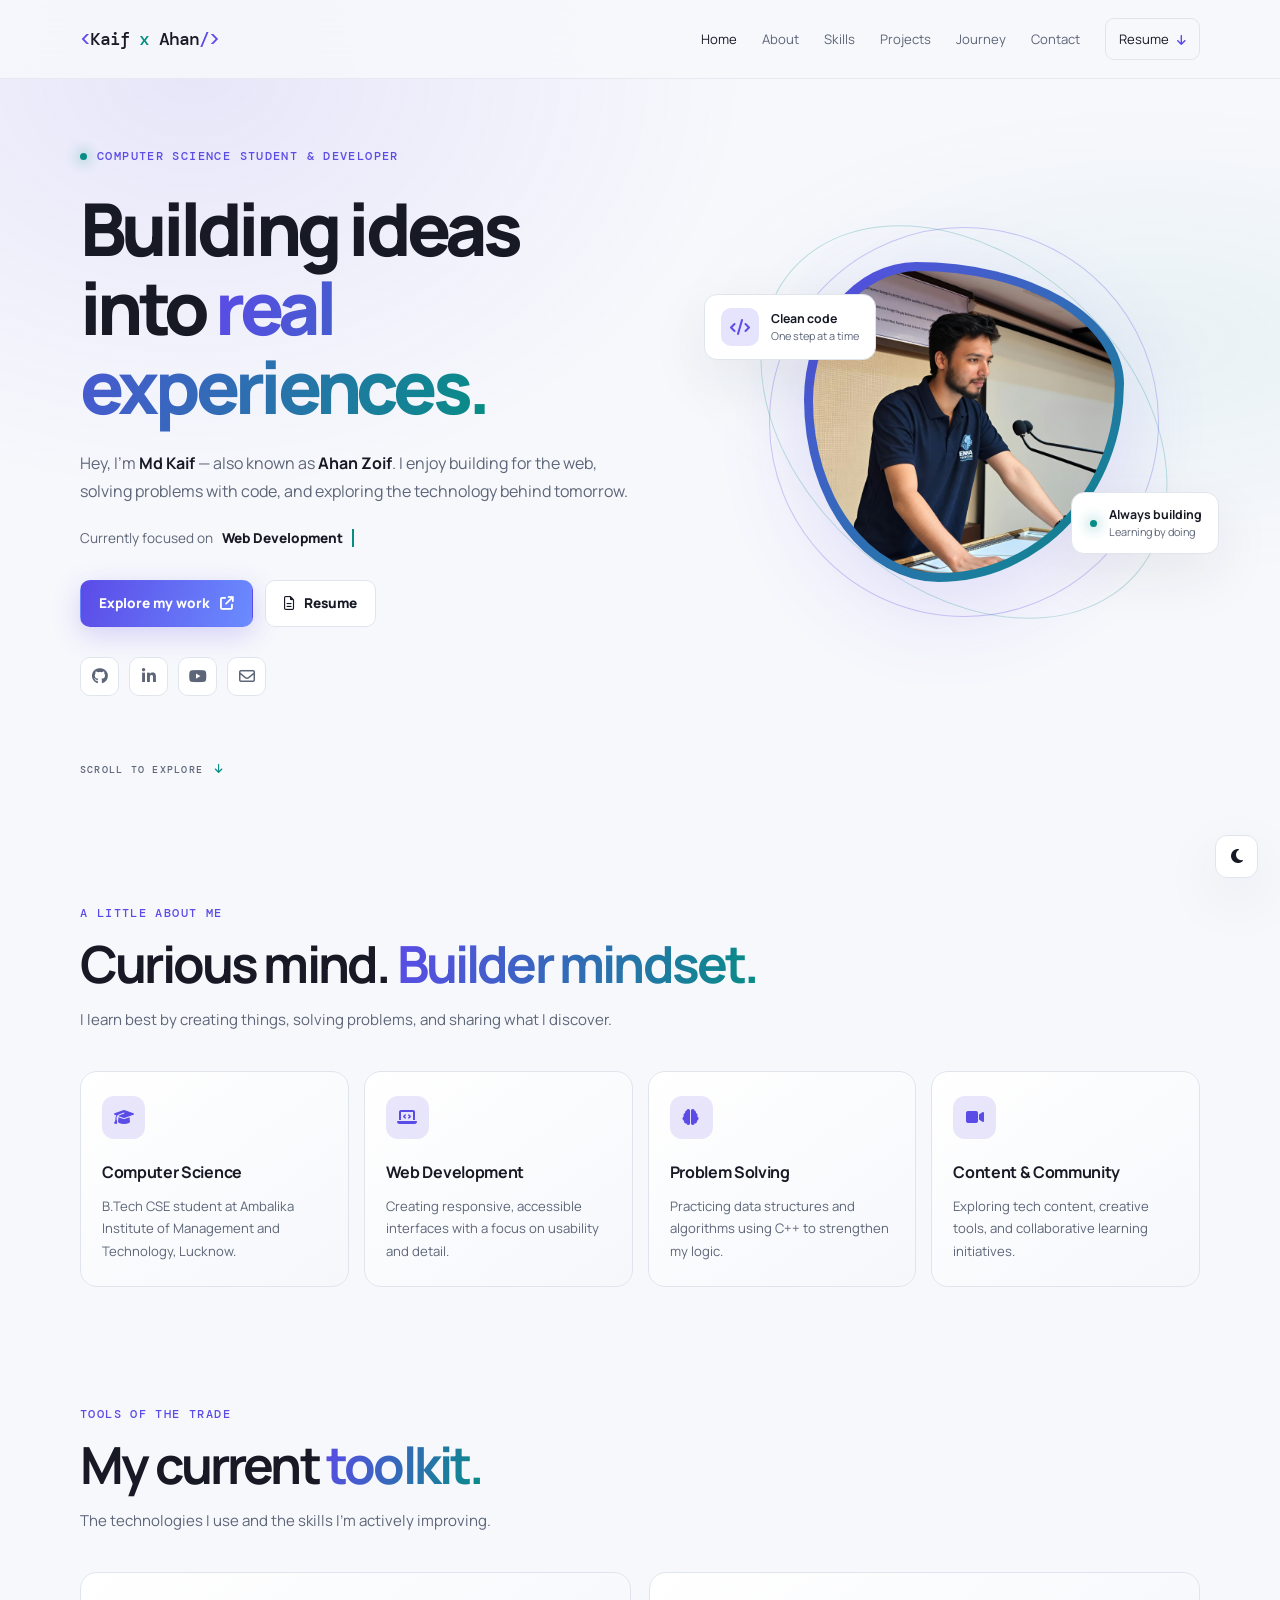
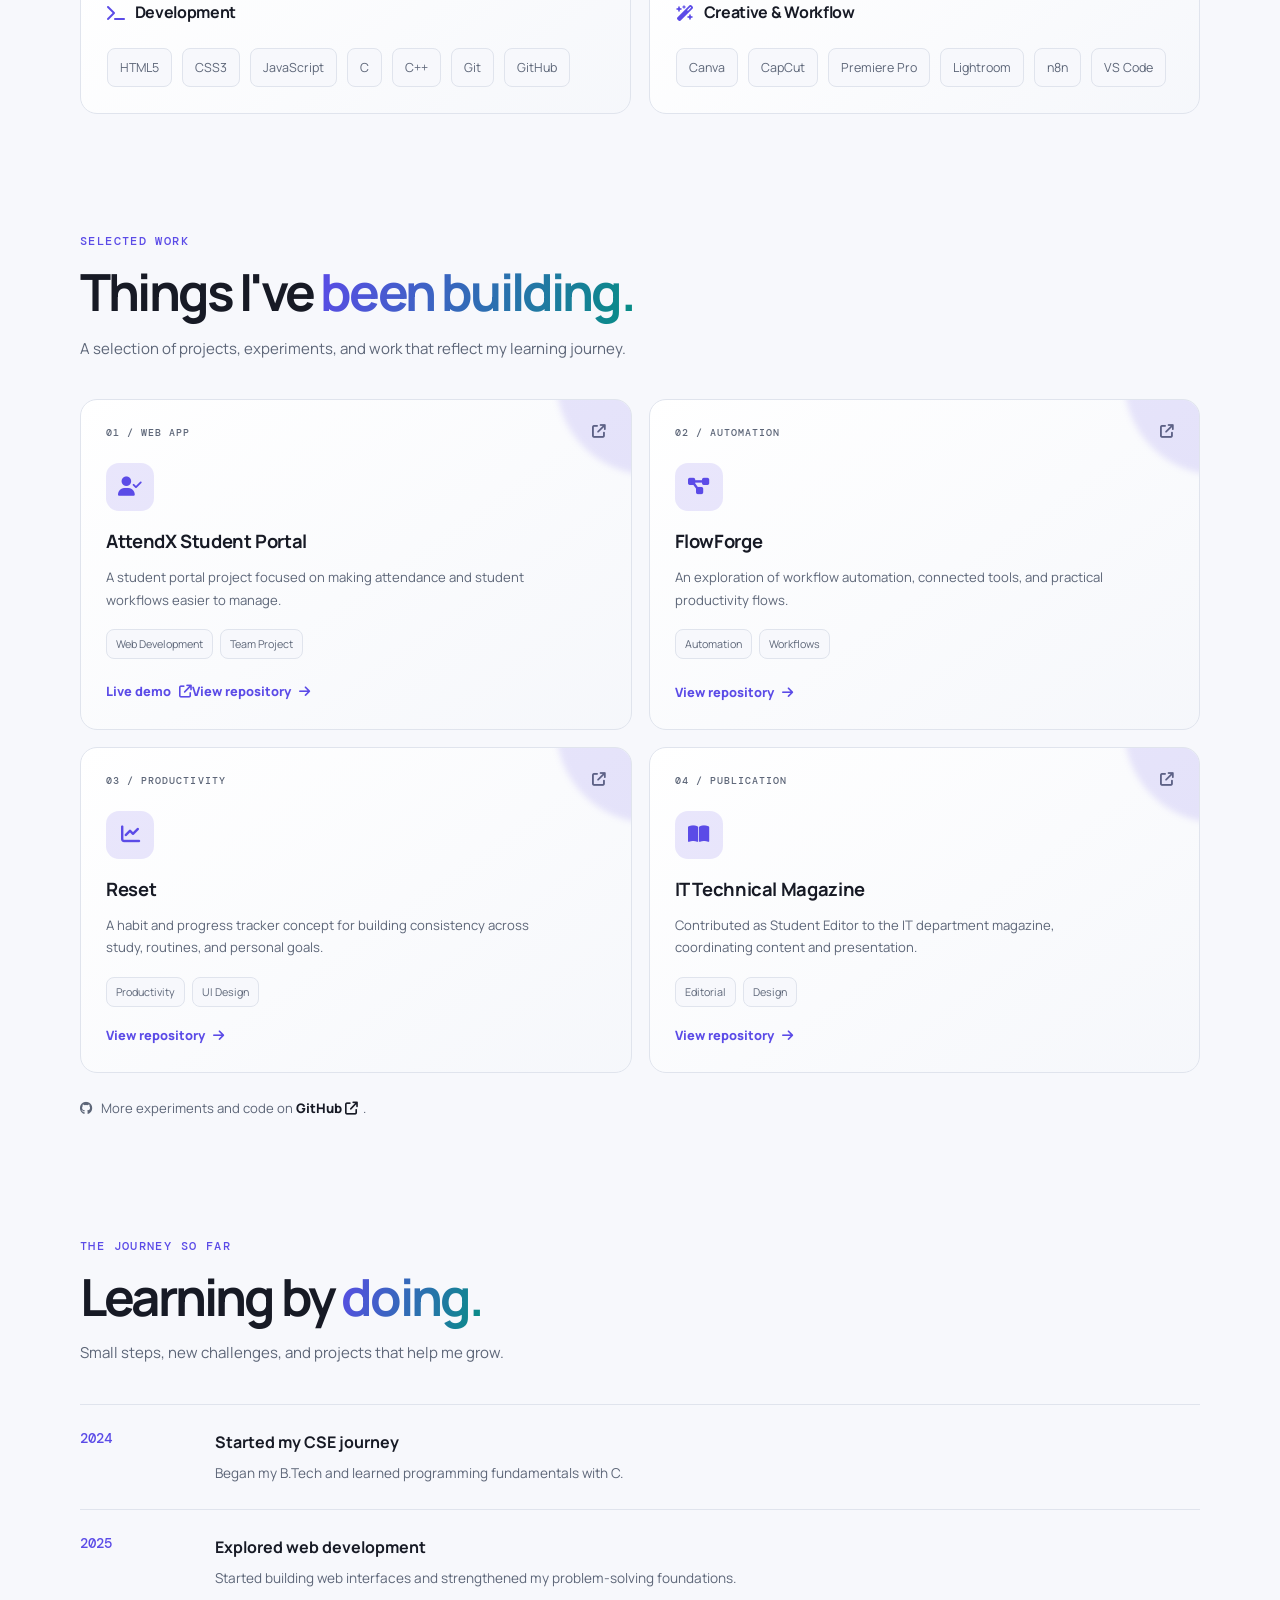
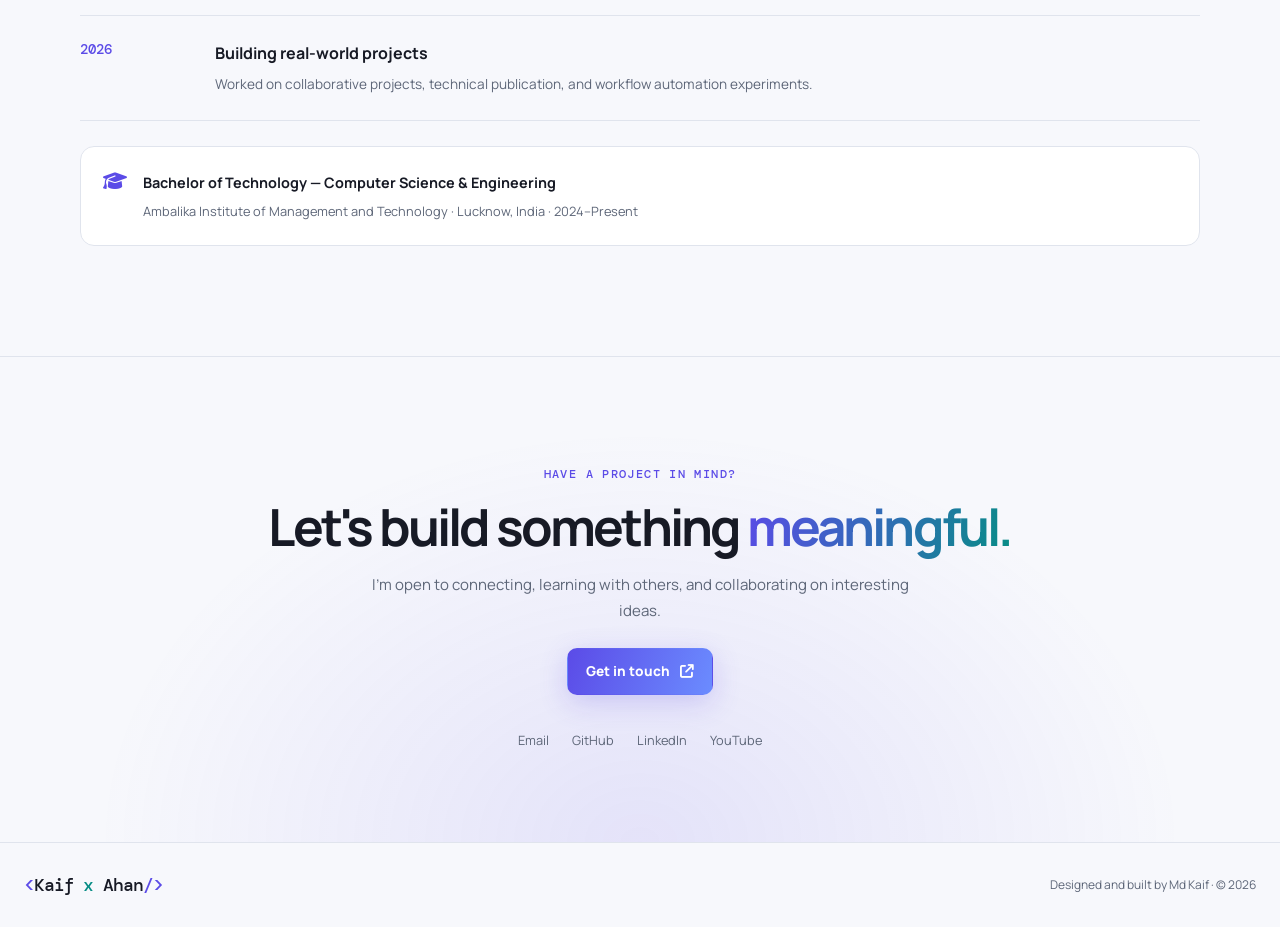
==== commit 02bd6708: "Make AttendX project card clickable" ====
--- a/index.html
+++ b/index.html
@@ -264,6 +264,13 @@
                 >View repository <i class="fa-solid fa-arrow-right"></i
               ></a>
             </div>
+            <a
+              class="card-hit-area"
+              href="https://attend-x-frontend-amber.vercel.app/"
+              target="_blank"
+              rel="noopener noreferrer"
+              aria-label="Open AttendX live demo"
+            ></a>
           </article>
           <article class="project-card reveal">
             <div class="project-top">
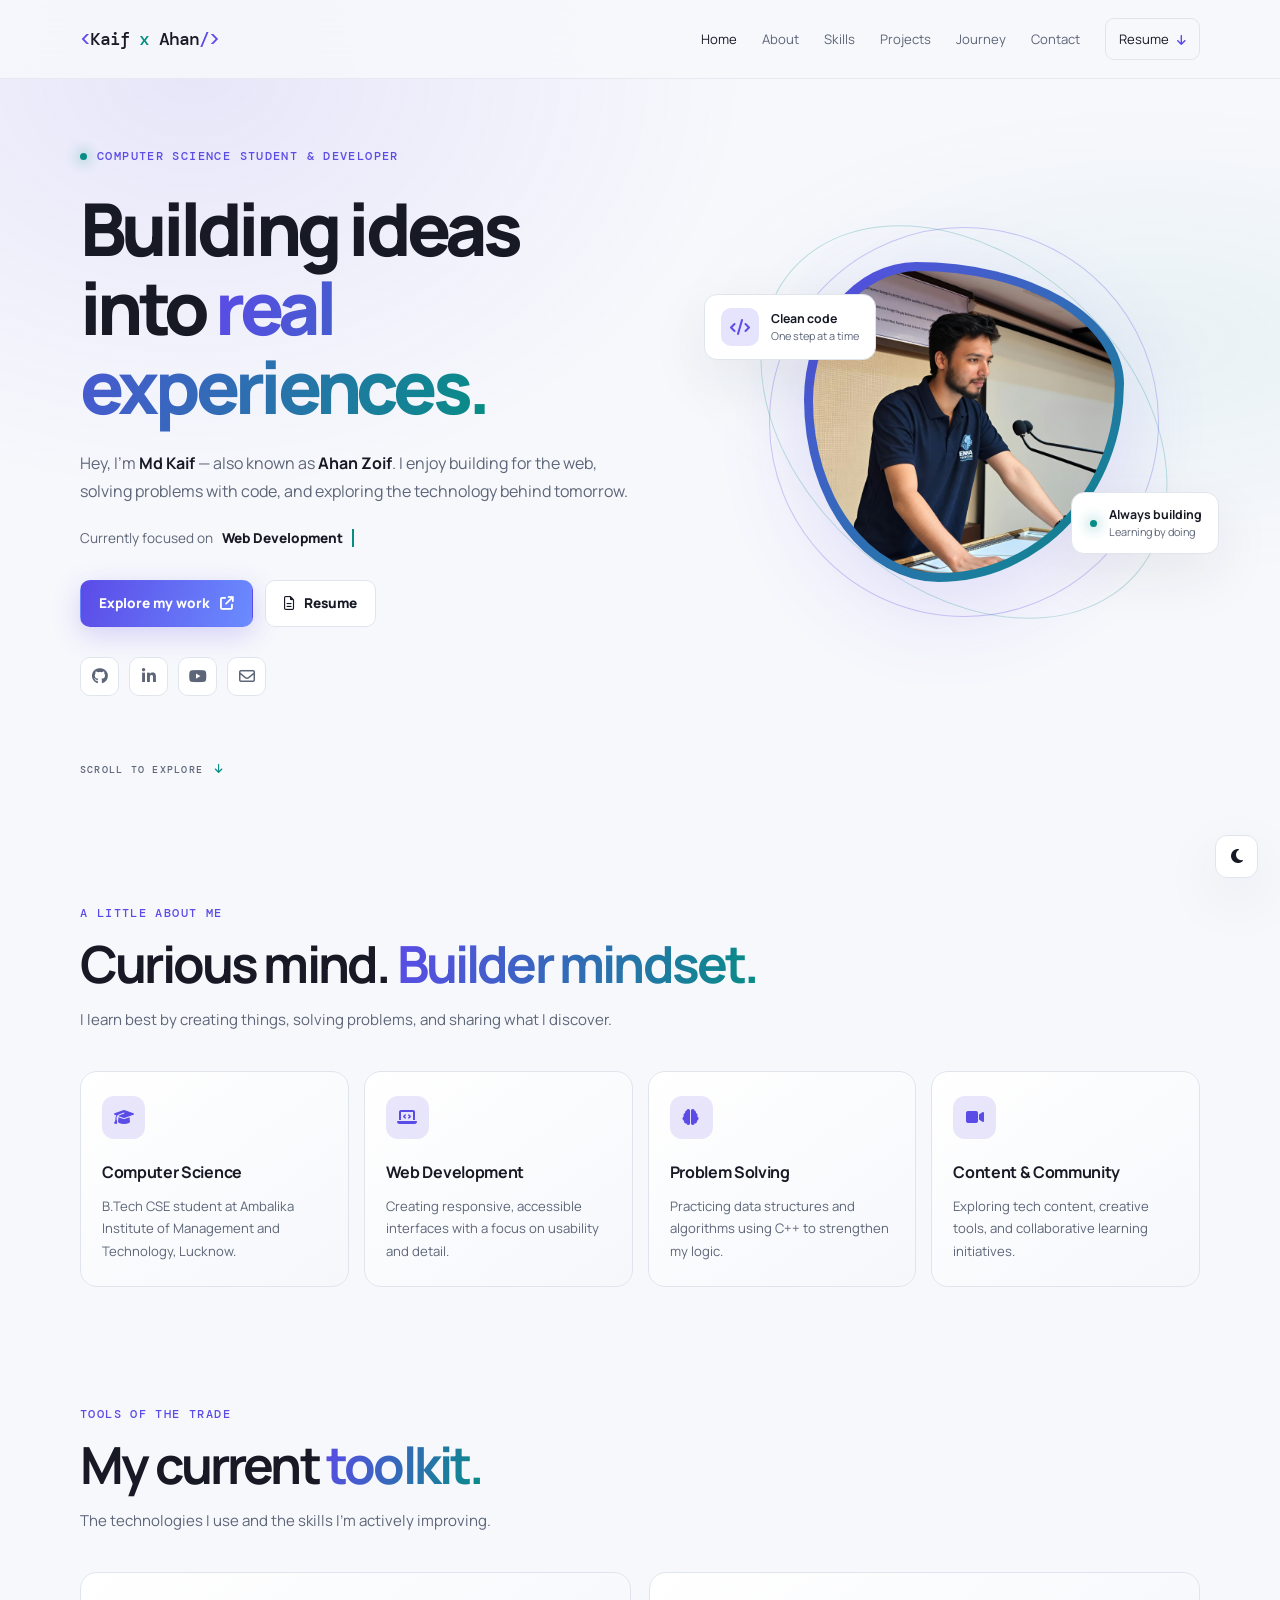
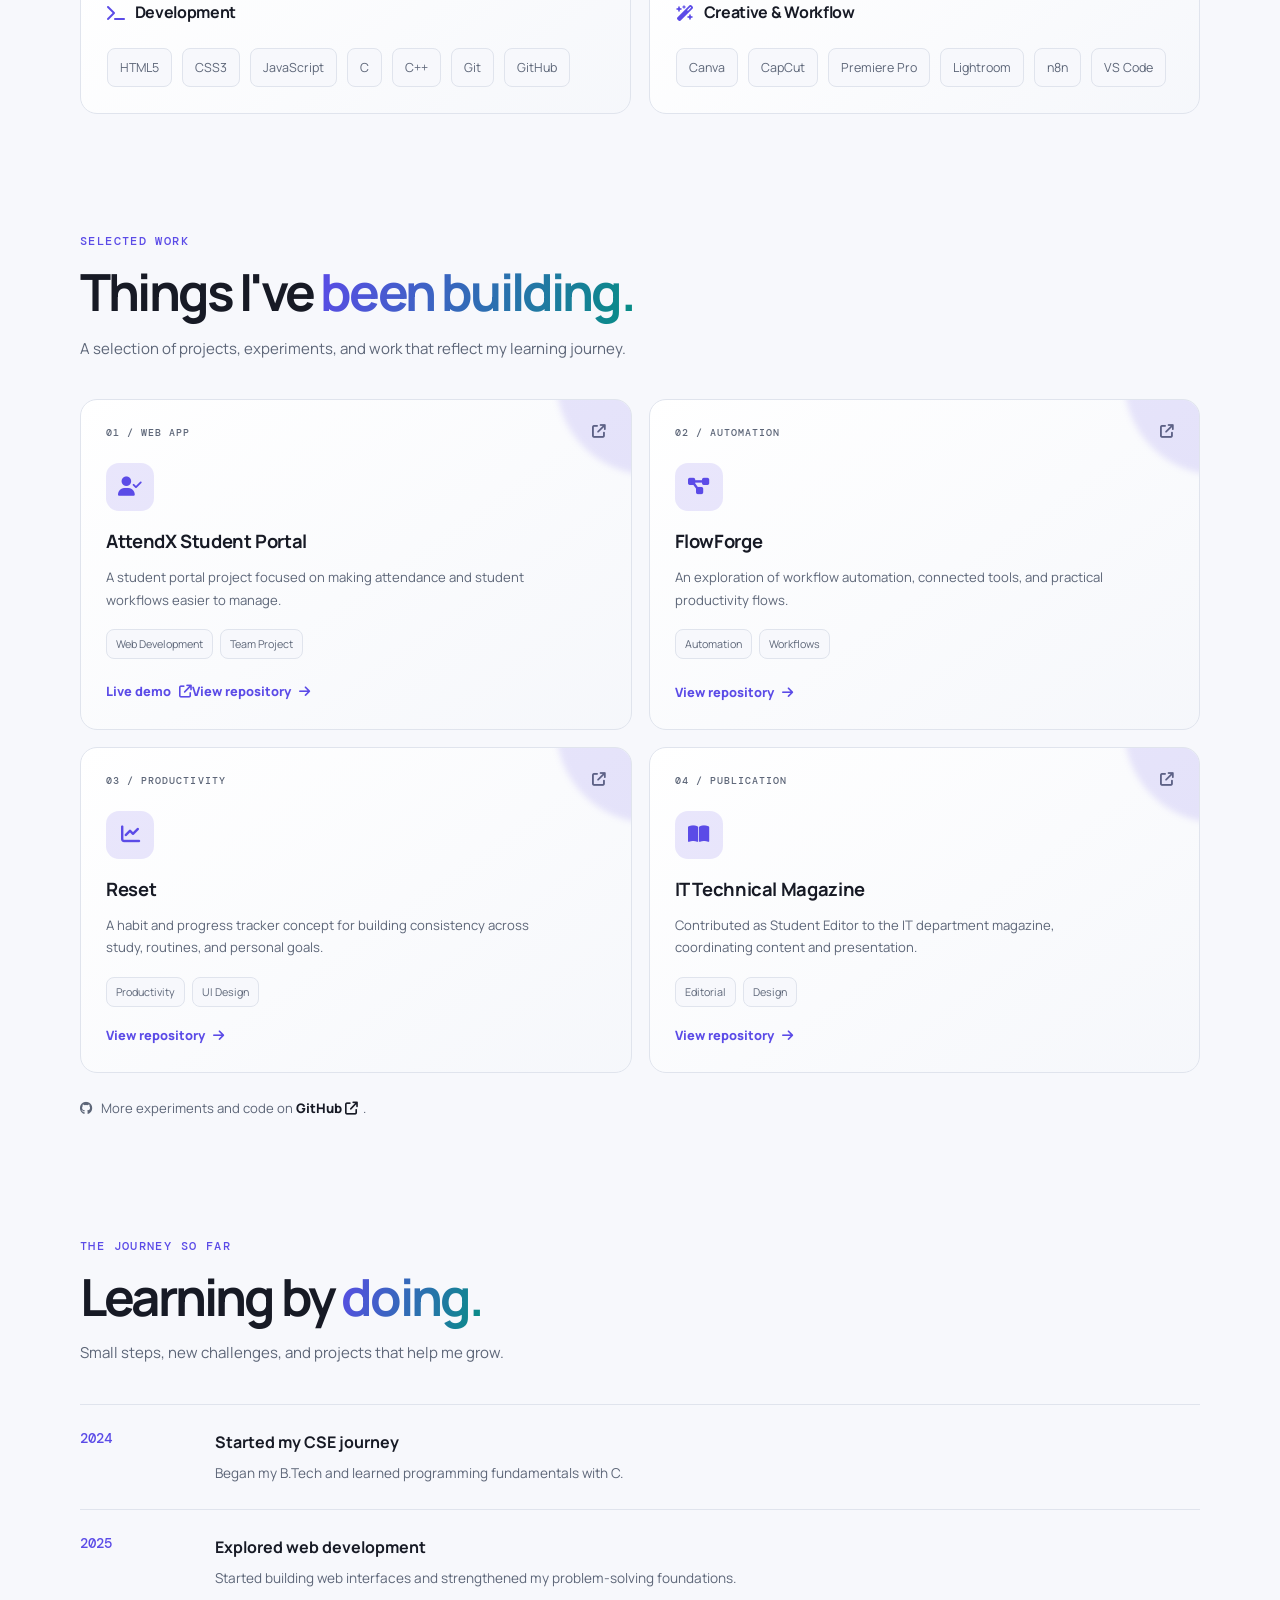
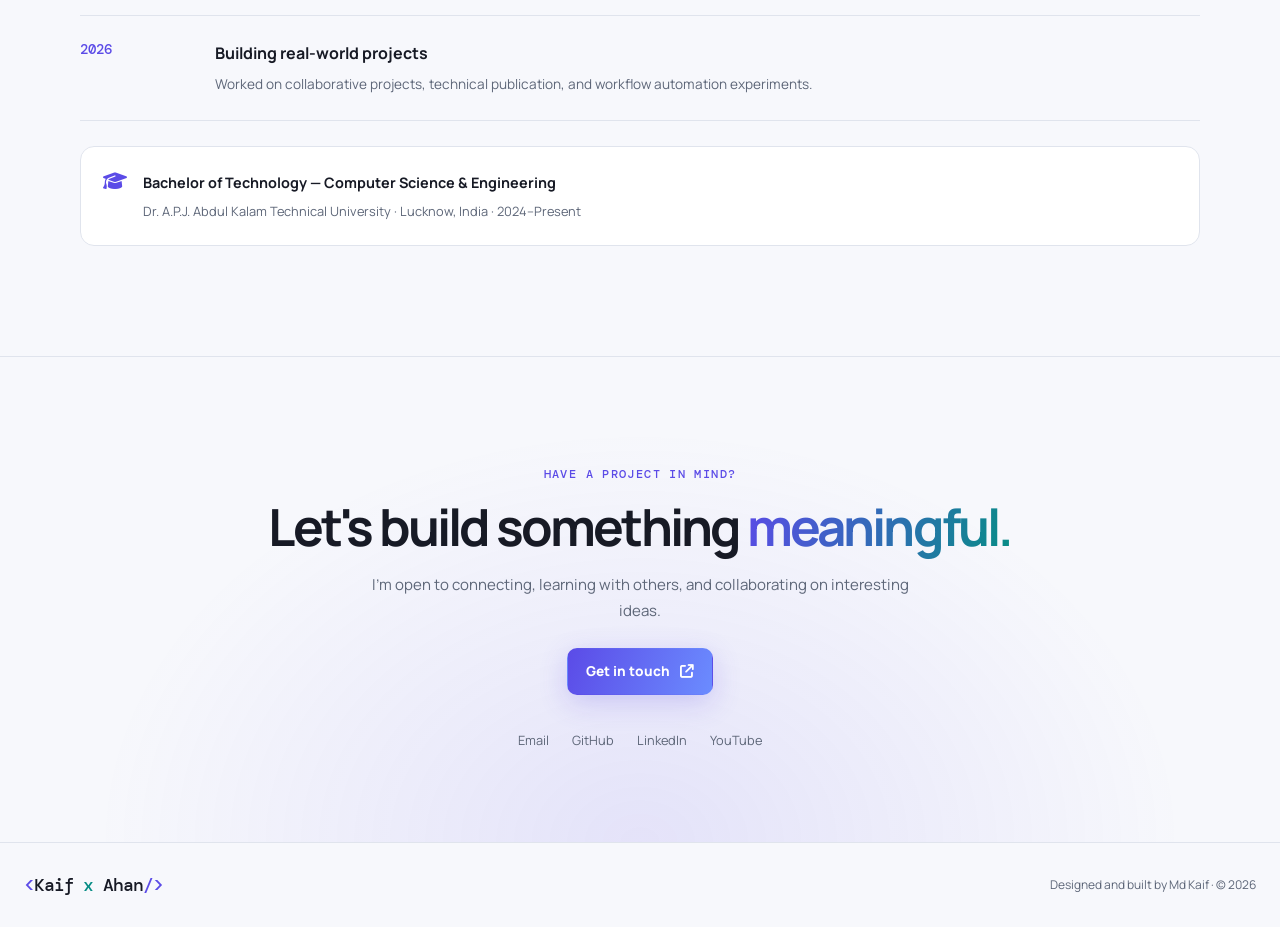
==== commit 36f91b5a: "add some personal details" ====
--- a/index.html
+++ b/index.html
@@ -8,7 +8,8 @@
       content="Md Kaif aka Ahan Zoif — computer science student, developer, and tech content creator."
     />
     <meta name="theme-color" content="#0b0d12" />
-    <title>&lt;Kaif x Ahan/&gt; — Developer Portfolio</title>
+    <title>Kaif x Ahan Portfolio</title>
+    <link rel="icon" type="image/png" href="assets/favicon.jpeg">
     <script>
       (() => {
         try {
@@ -418,7 +419,7 @@
               >Bachelor of Technology — Computer Science & Engineering</strong
             >
             <p>
-              Ambalika Institute of Management and Technology · Lucknow, India ·
+              Dr. A.P.J. Abdul Kalam Technical University · Lucknow, India ·
               2024–Present
             </p>
           </div>
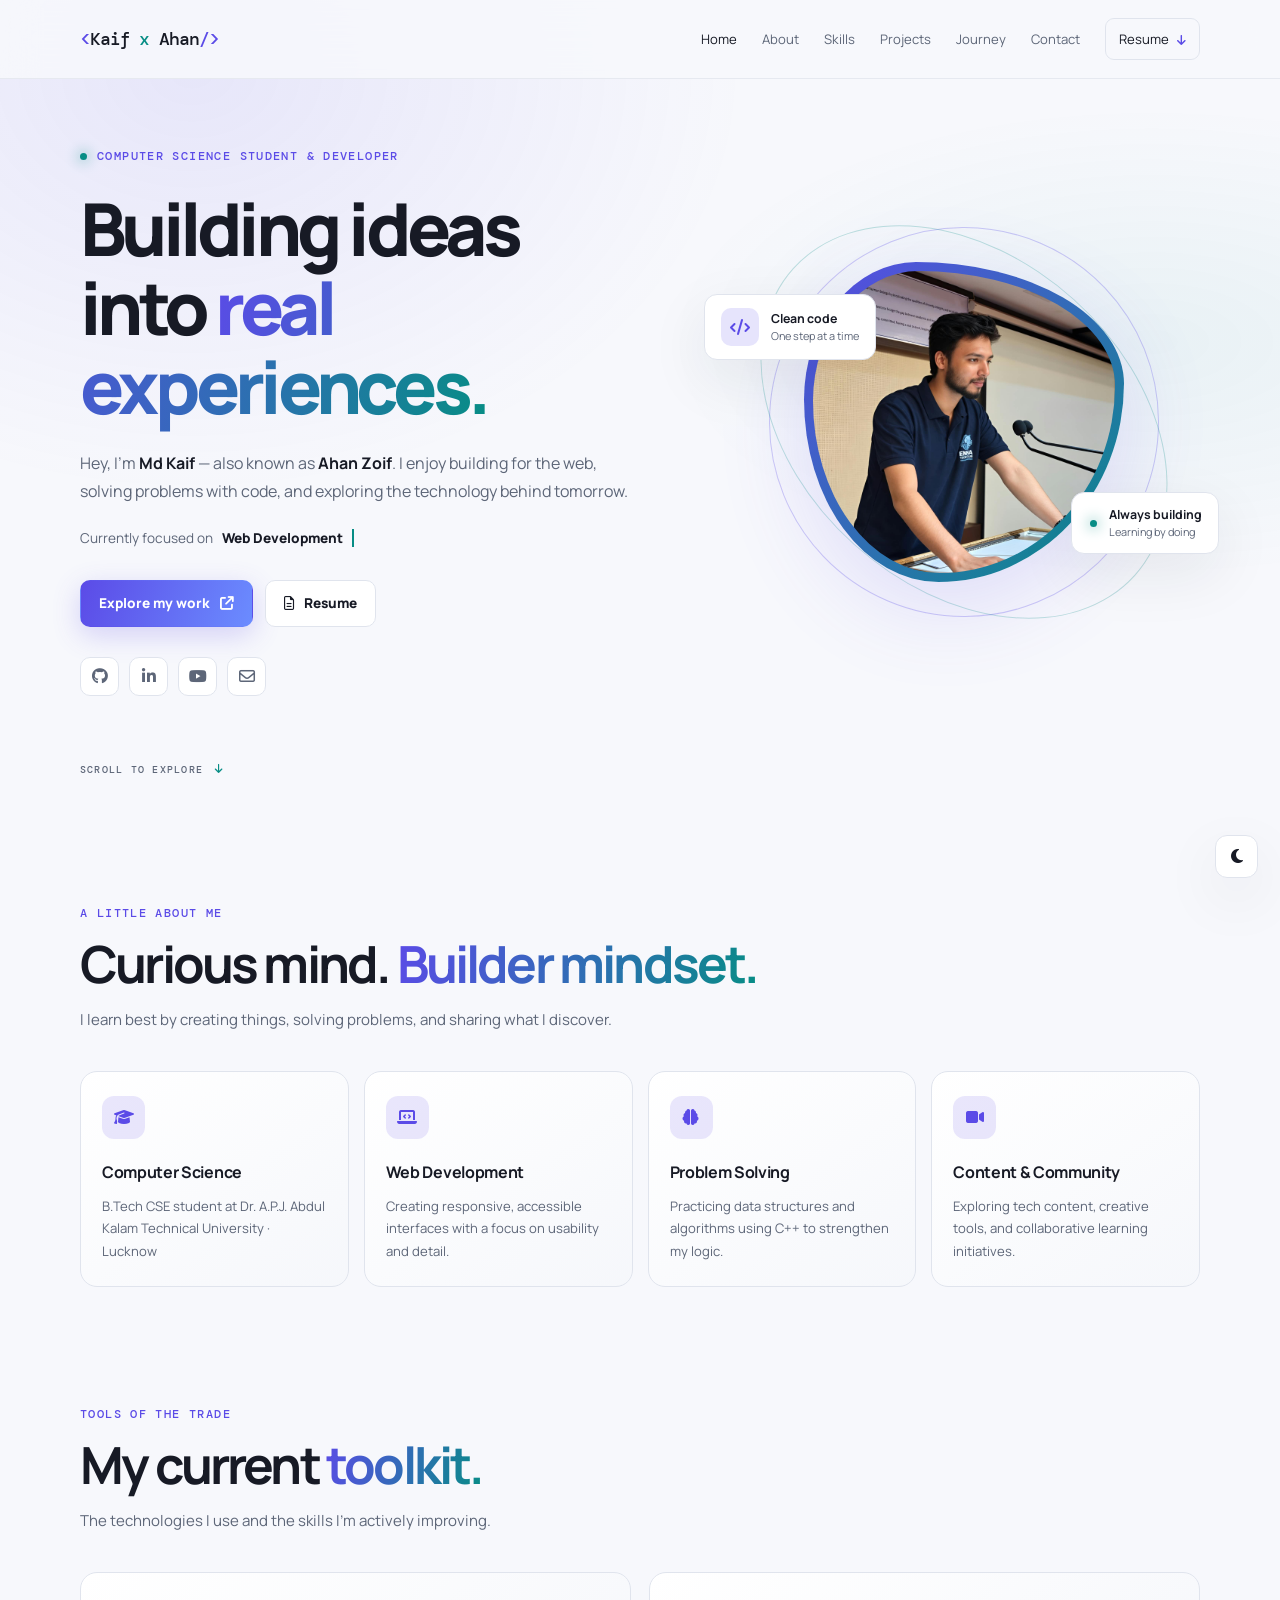
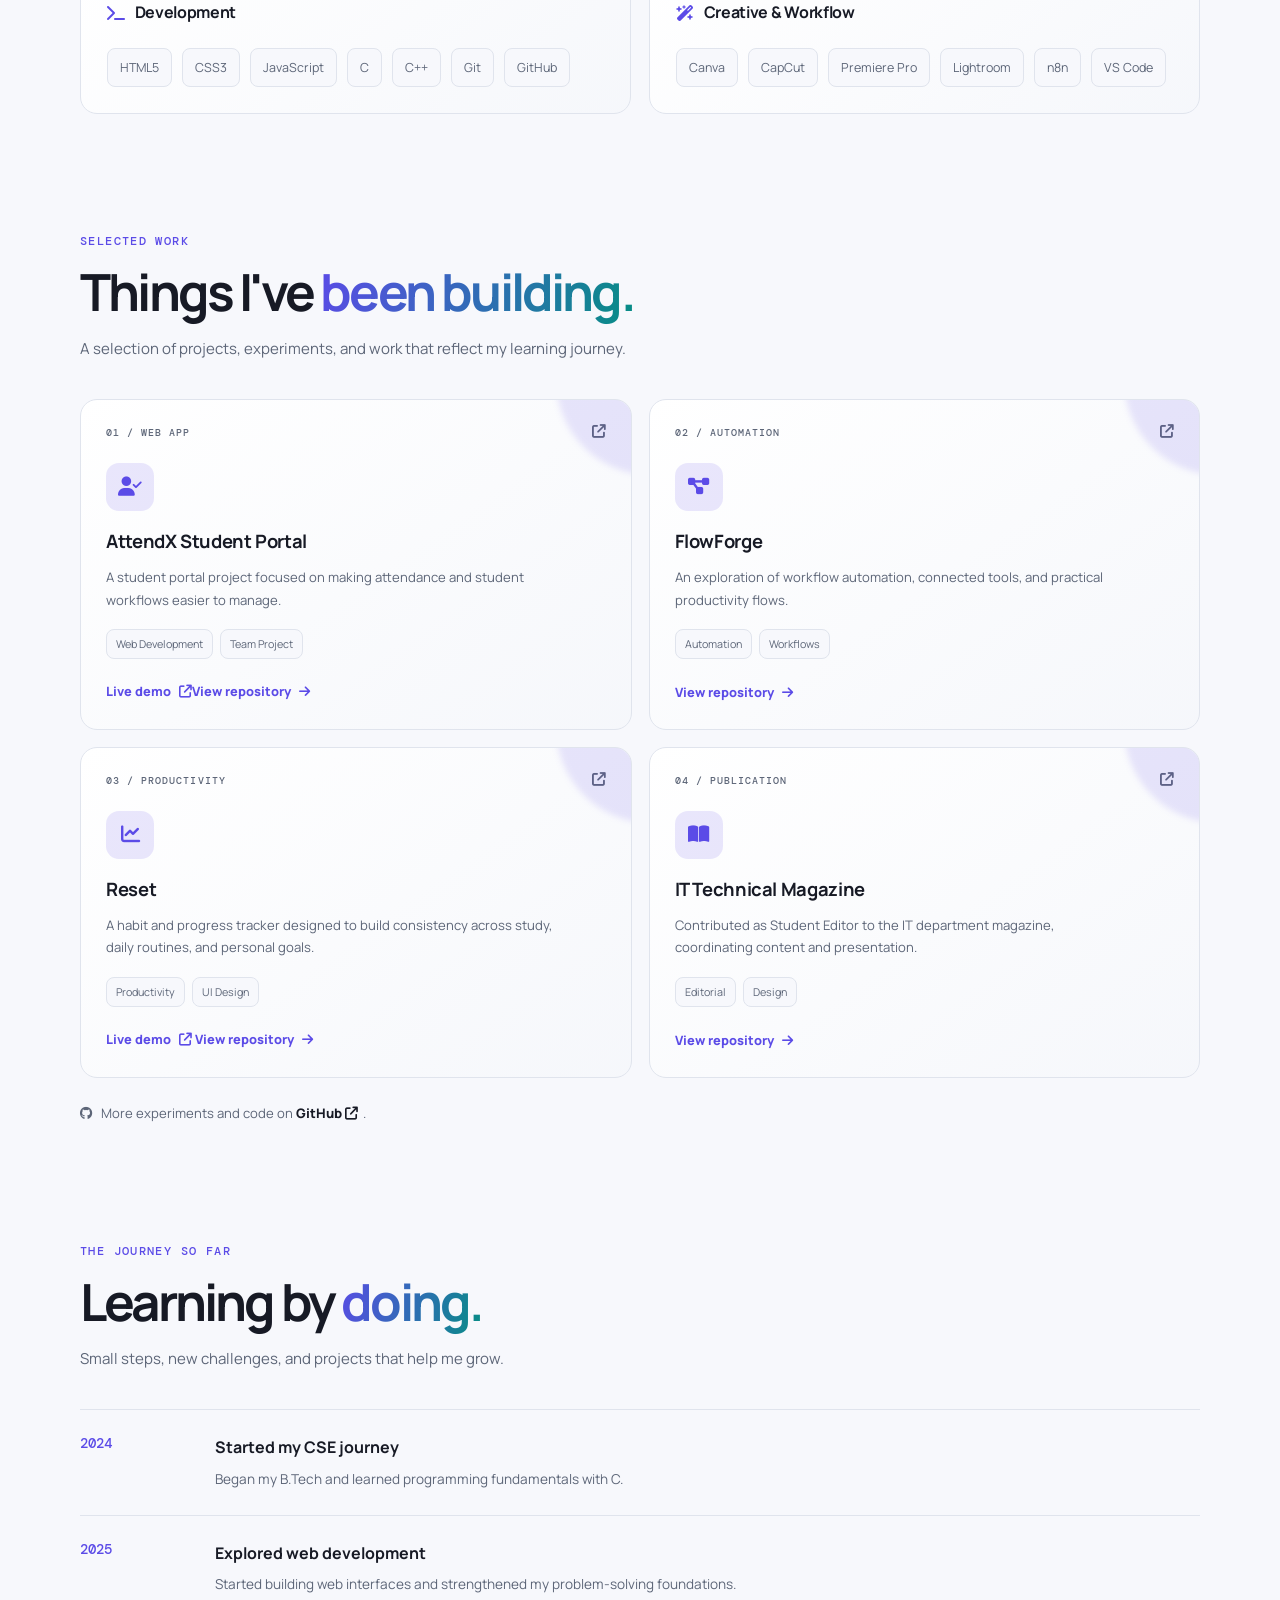
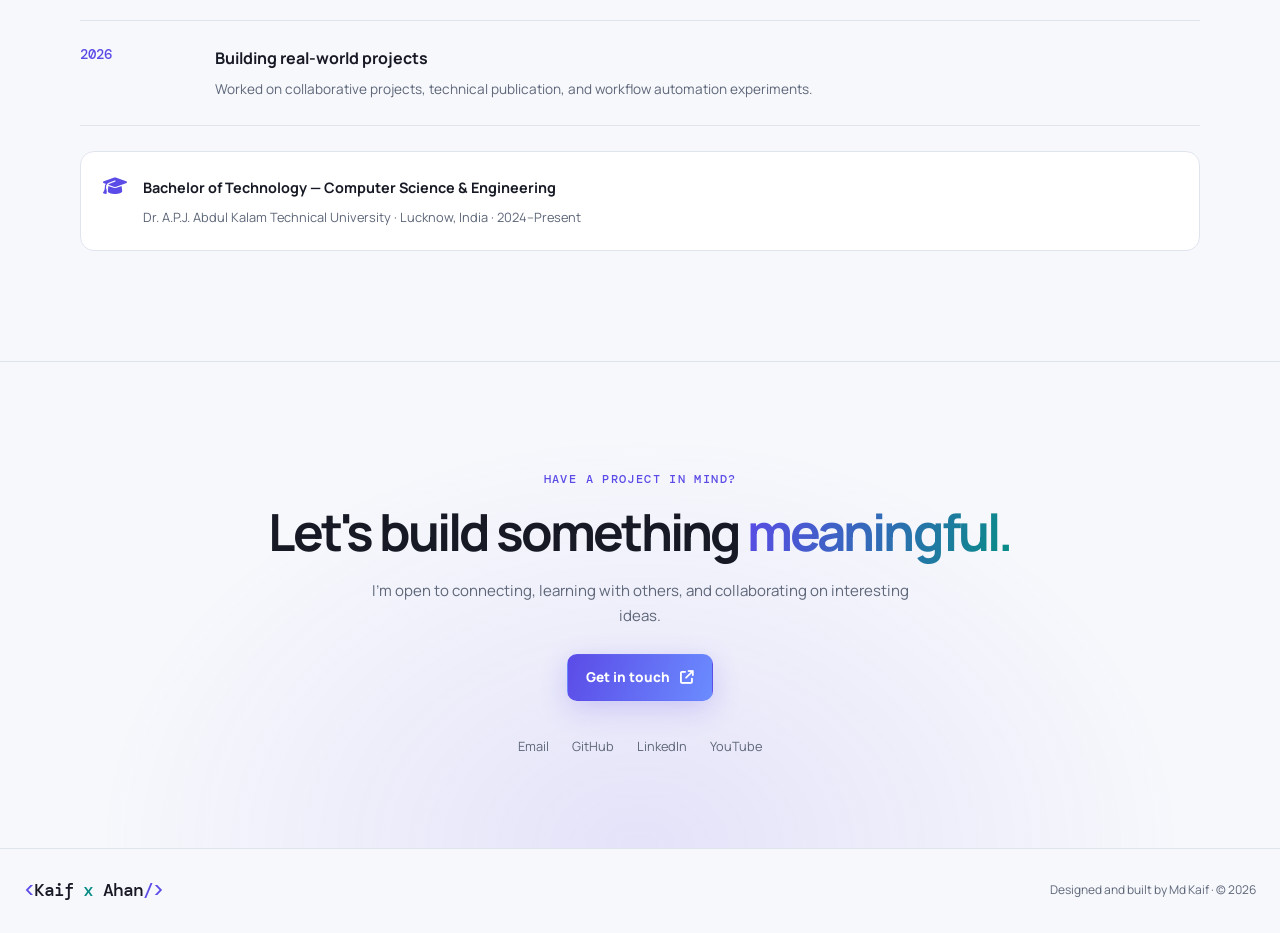
==== commit f3d26313: "Add clickable Reset project card with live demo" ====
--- a/index.html
+++ b/index.html
@@ -9,7 +9,7 @@
     />
     <meta name="theme-color" content="#0b0d12" />
     <title>Kaif x Ahan Portfolio</title>
-    <link rel="icon" type="image/png" href="assets/favicon.jpeg">
+    <link rel="icon" type="image/png" href="assets/favicon.jpeg" />
     <script>
       (() => {
         try {
@@ -163,8 +163,7 @@
             ></span>
             <h3>Computer Science</h3>
             <p>
-              B.Tech CSE student at Ambalika Institute of Management and
-              Technology, Lucknow.
+              B.Tech CSE student at Dr. A.P.J. Abdul Kalam Technical University · Lucknow
             </p>
           </article>
           <article class="info-card reveal">
@@ -273,6 +272,7 @@
               aria-label="Open AttendX live demo"
             ></a>
           </article>
+
           <article class="project-card reveal">
             <div class="project-top">
               <span class="project-number">02 / AUTOMATION</span
@@ -303,36 +303,60 @@
               aria-label="FlowForge repository"
             ></a>
           </article>
+
           <article class="project-card reveal">
             <div class="project-top">
-              <span class="project-number">03 / PRODUCTIVITY</span
-              ><i class="fa-solid fa-arrow-up-right-from-square"></i>
-            </div>
+              <span class="project-number">03 / PRODUCTIVITY</span>
+              <i class="fa-solid fa-arrow-up-right-from-square"></i>
+            </div>
+
             <div class="project-symbol">
               <i class="fa-solid fa-chart-line"></i>
             </div>
+
             <h3>Reset</h3>
-            <p>
-              A habit and progress tracker concept for building consistency
-              across study, routines, and personal goals.
-            </p>
+
+            <p>
+              A habit and progress tracker designed to build consistency across
+              study, daily routines, and personal goals.
+            </p>
+
             <div class="project-tags">
-              <span>Productivity</span><span>UI Design</span>
-            </div>
-            <a
-              class="project-link"
-              href="https://github.com/ahanzoif/reset"
-              target="_blank"
-              rel="noopener noreferrer"
-              >View repository <i class="fa-solid fa-arrow-right"></i></a
-            ><a
+              <span>Productivity</span>
+              <span>UI Design</span>
+            </div>
+
+            <div class="project-actions">
+              <a
+                class="project-link"
+                href="https://reset-omega-neon.vercel.app/"
+                target="_blank"
+                rel="noopener noreferrer"
+              >
+                Live demo
+                <i class="fa-solid fa-arrow-up-right-from-square"></i>
+              </a>
+
+              <a
+                class="project-link"
+                href="https://github.com/ahanzoif/reset"
+                target="_blank"
+                rel="noopener noreferrer"
+              >
+                View repository
+                <i class="fa-solid fa-arrow-right"></i>
+              </a>
+            </div>
+
+            <a
               class="card-hit-area"
-              href="https://github.com/ahanzoif/reset"
-              target="_blank"
-              rel="noopener noreferrer"
-              aria-label="Reset repository"
-            ></a>
-          </article>
+              href="https://reset-omega-neon.vercel.app/"
+              target="_blank"
+              rel="noopener noreferrer"
+              aria-label="Open Reset live preview"
+            ></a>
+          </article>
+
           <article class="project-card reveal">
             <div class="project-top">
               <span class="project-number">04 / PUBLICATION</span
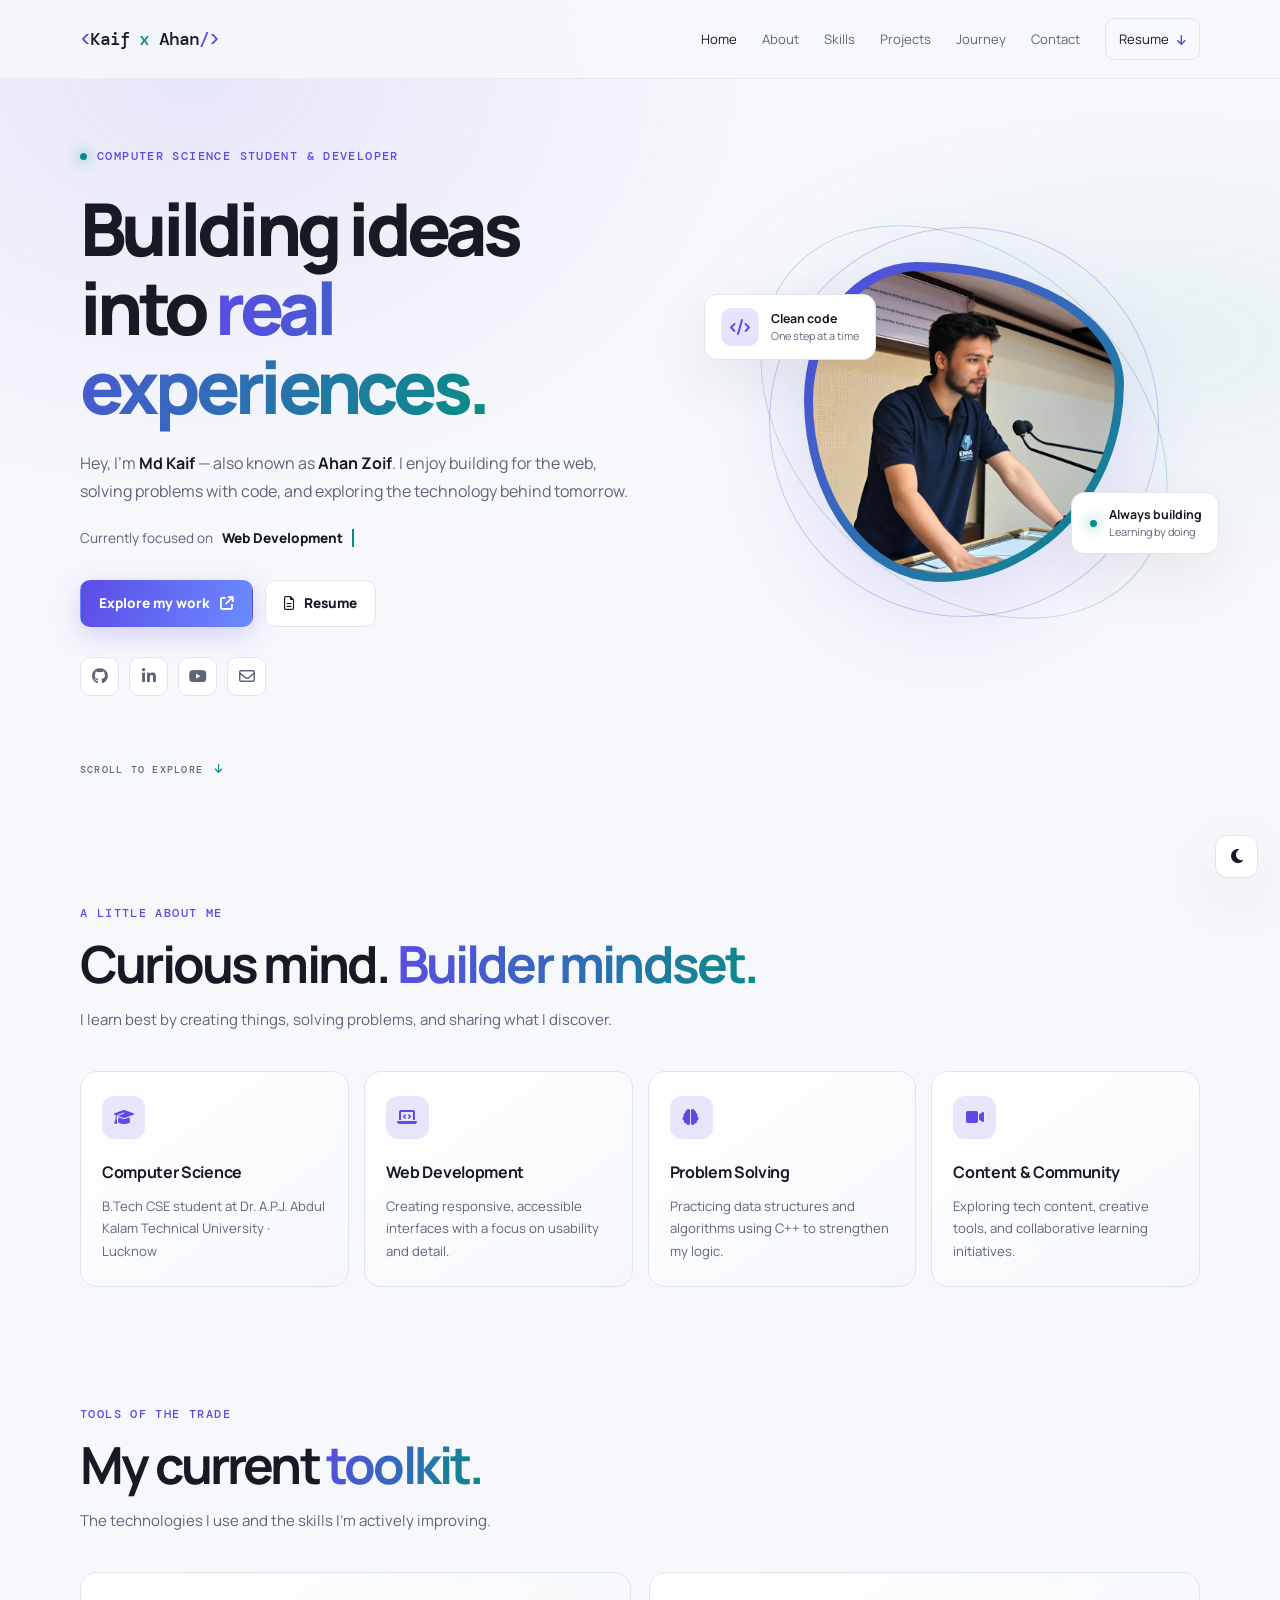
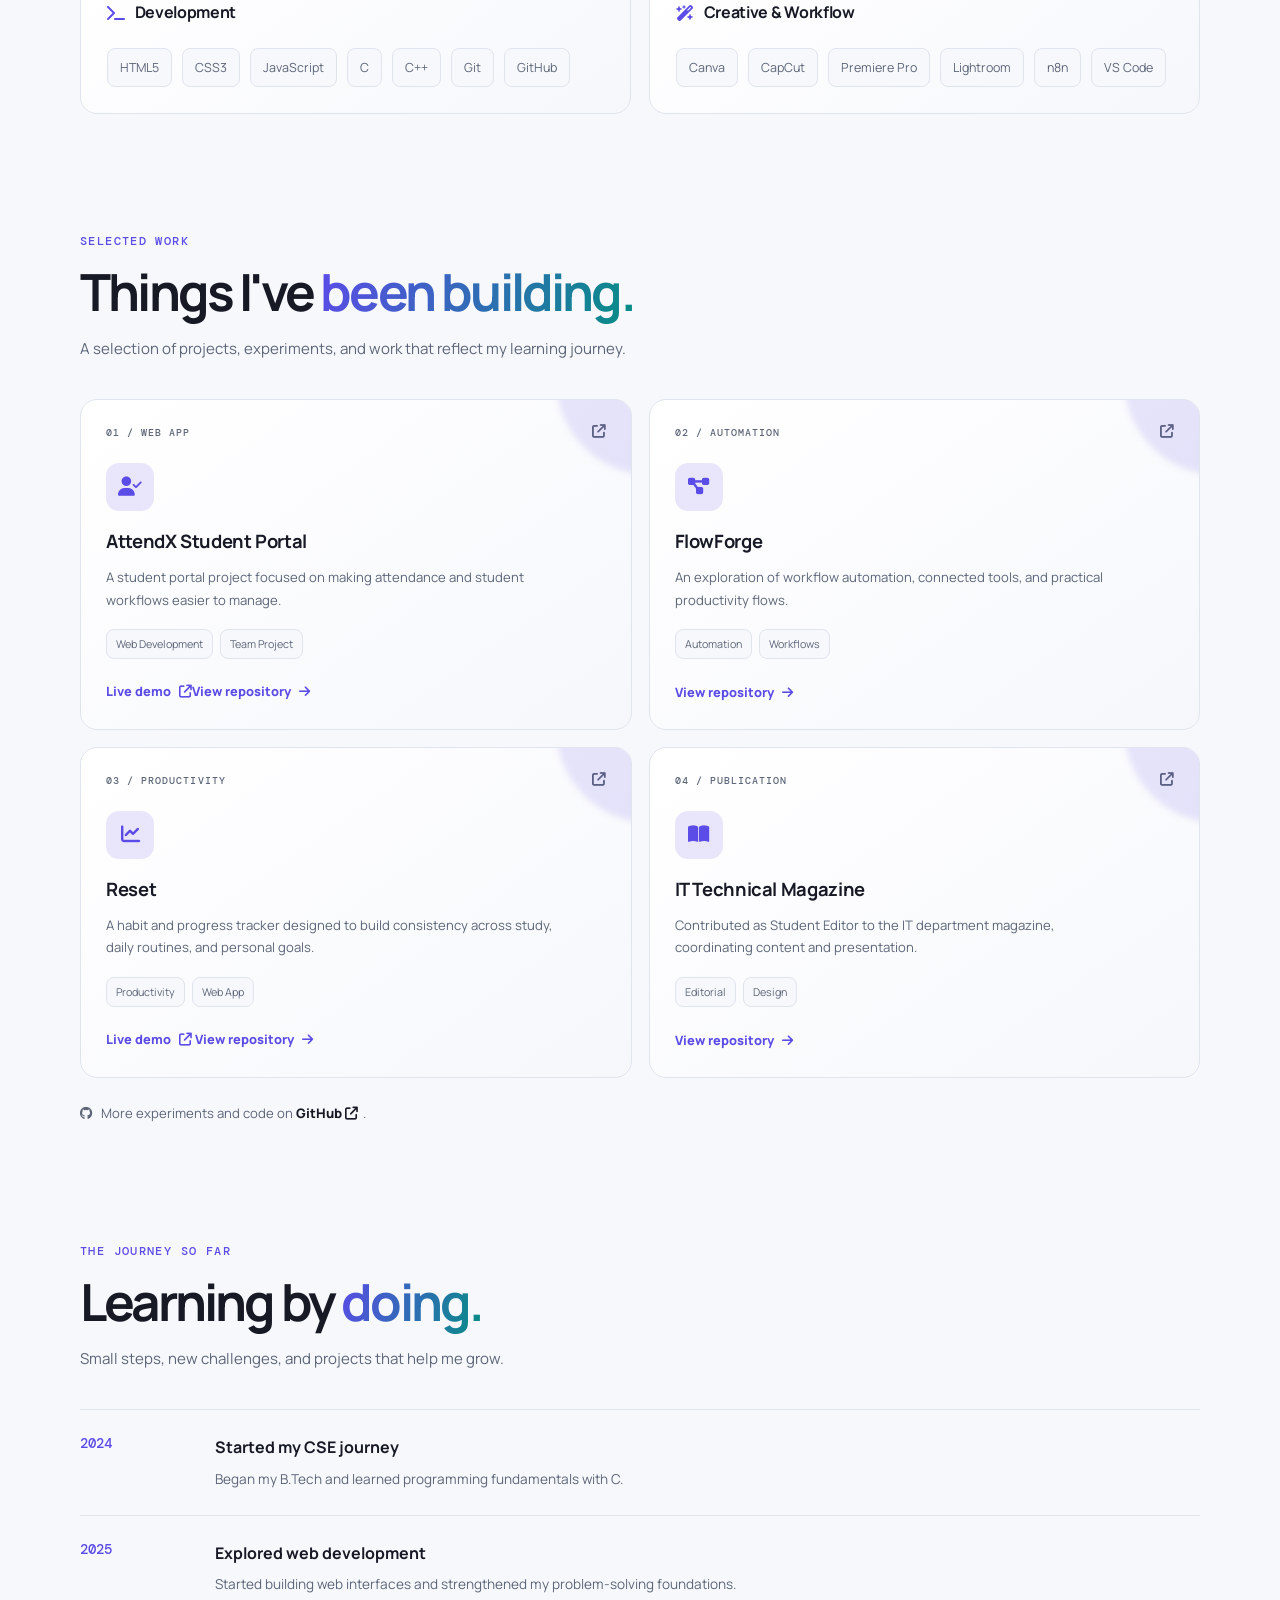
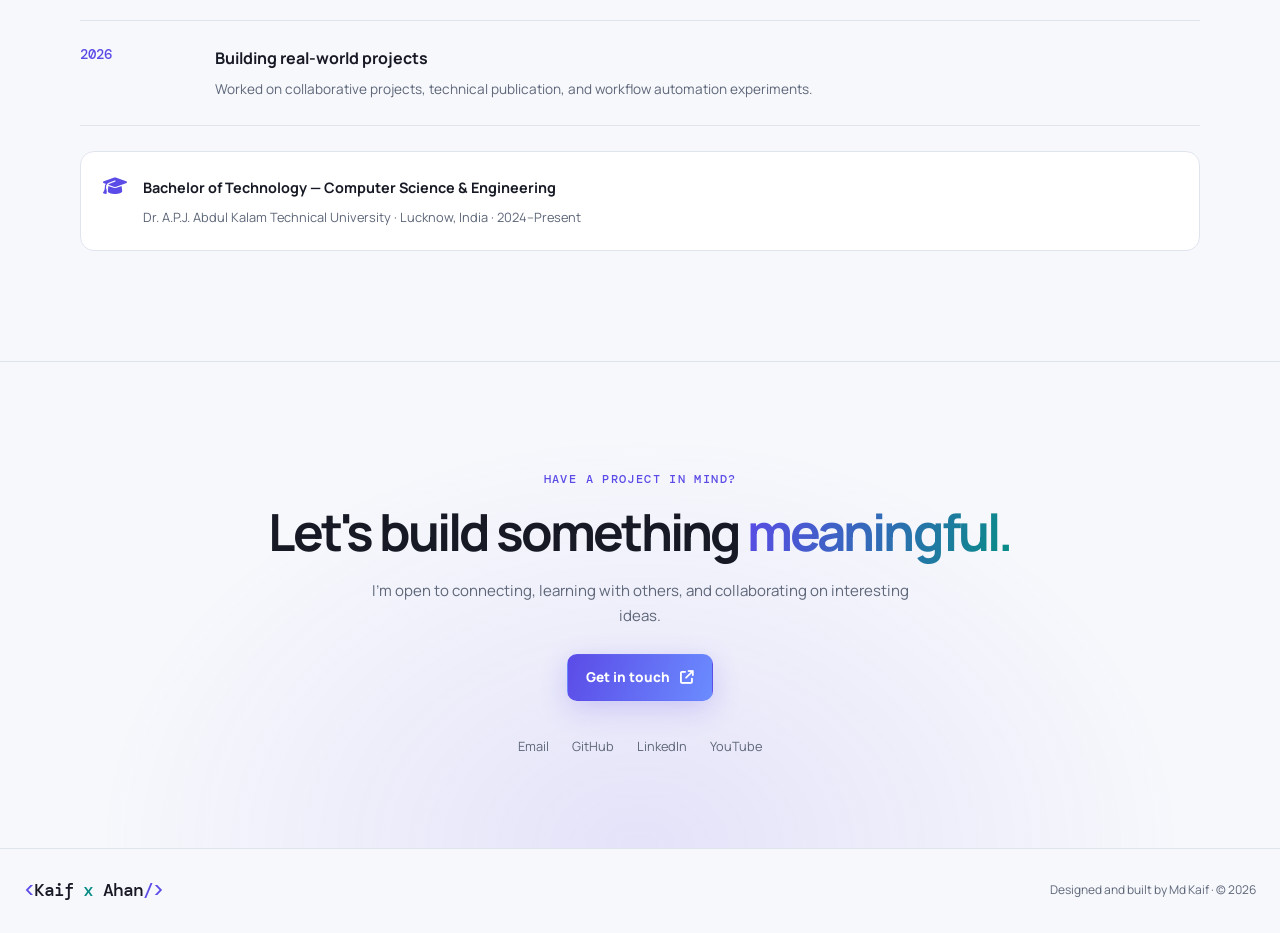
==== commit 41278cc2: "bug fixed" ====
--- a/index.html
+++ b/index.html
@@ -163,7 +163,8 @@
             ></span>
             <h3>Computer Science</h3>
             <p>
-              B.Tech CSE student at Dr. A.P.J. Abdul Kalam Technical University · Lucknow
+              B.Tech CSE student at Dr. A.P.J. Abdul Kalam Technical University
+              · Lucknow
             </p>
           </article>
           <article class="info-card reveal">
@@ -221,6 +222,8 @@
           </article>
         </div>
       </section>
+
+      <!-- Project Section -->
 
       <section class="section container" id="projects">
         <header class="section-heading reveal">
@@ -323,7 +326,7 @@
 
             <div class="project-tags">
               <span>Productivity</span>
-              <span>UI Design</span>
+              <span>Web App</span>
             </div>
 
             <div class="project-actions">
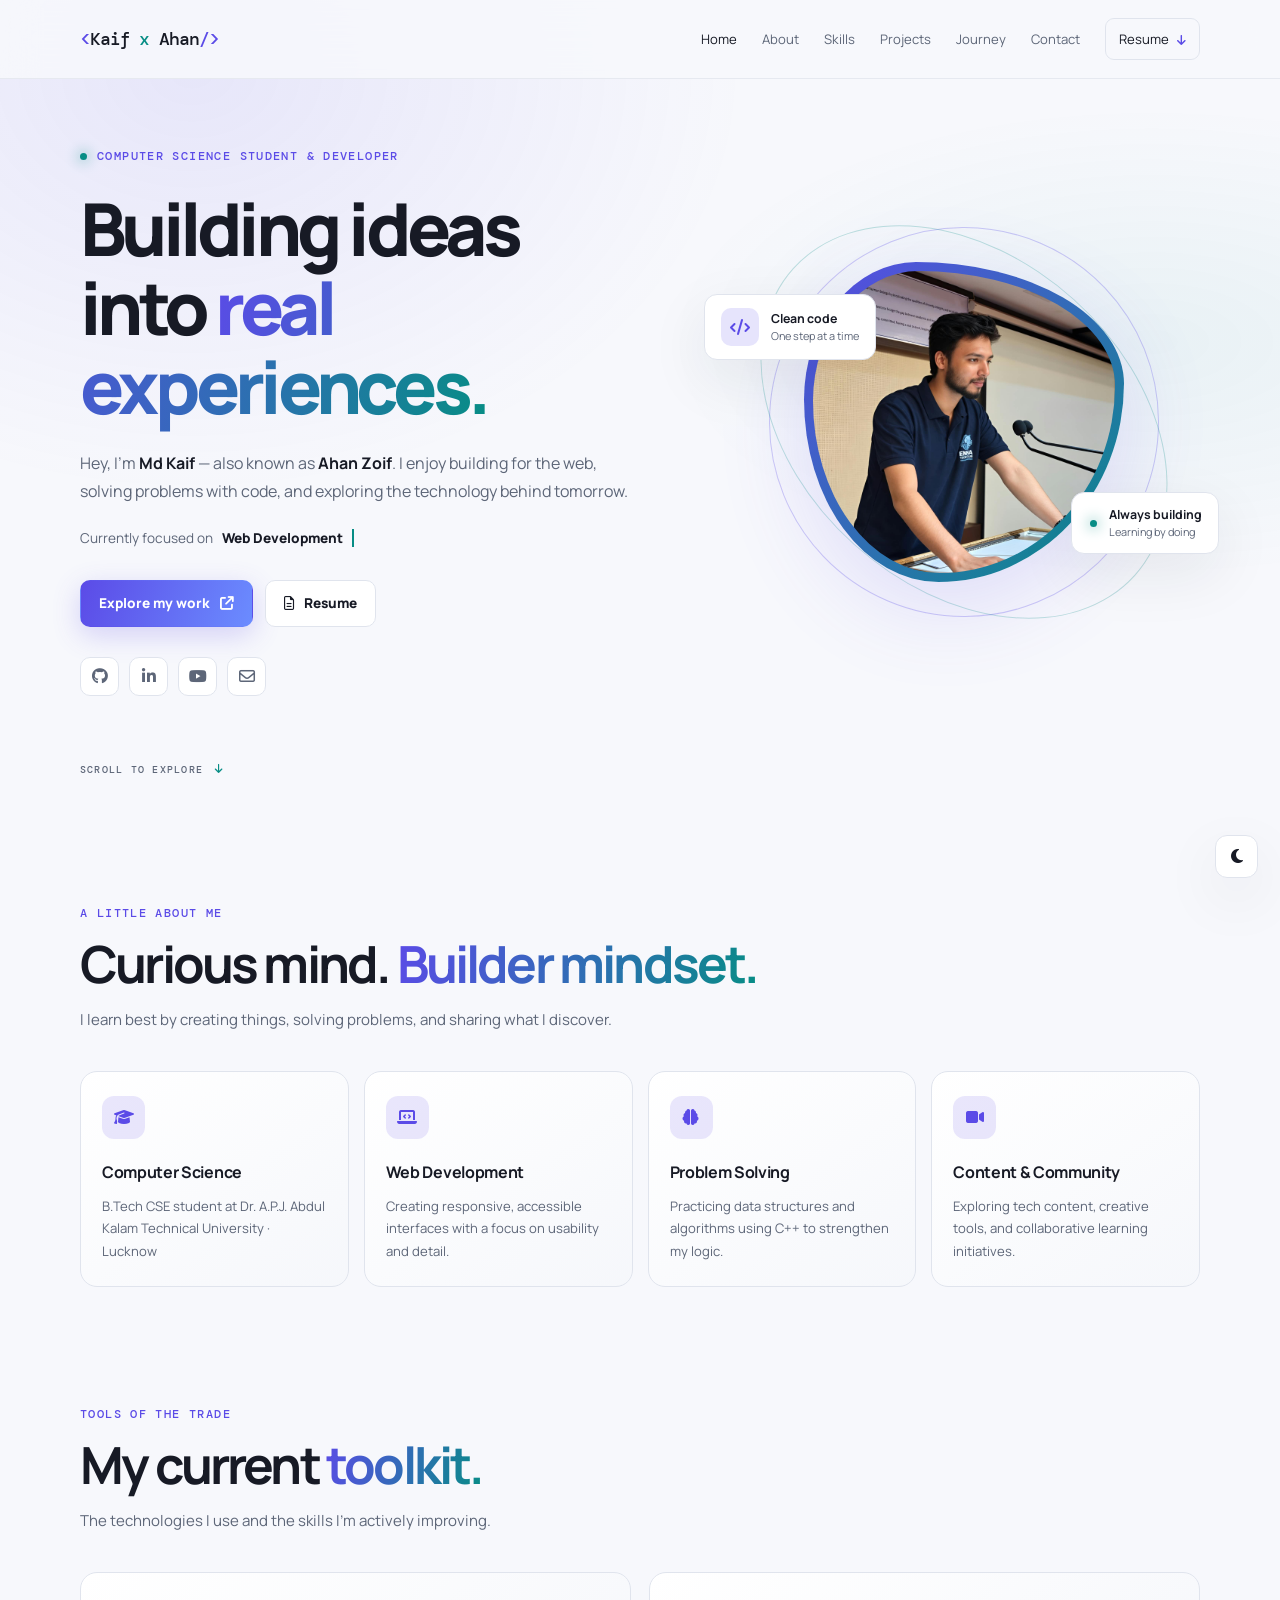
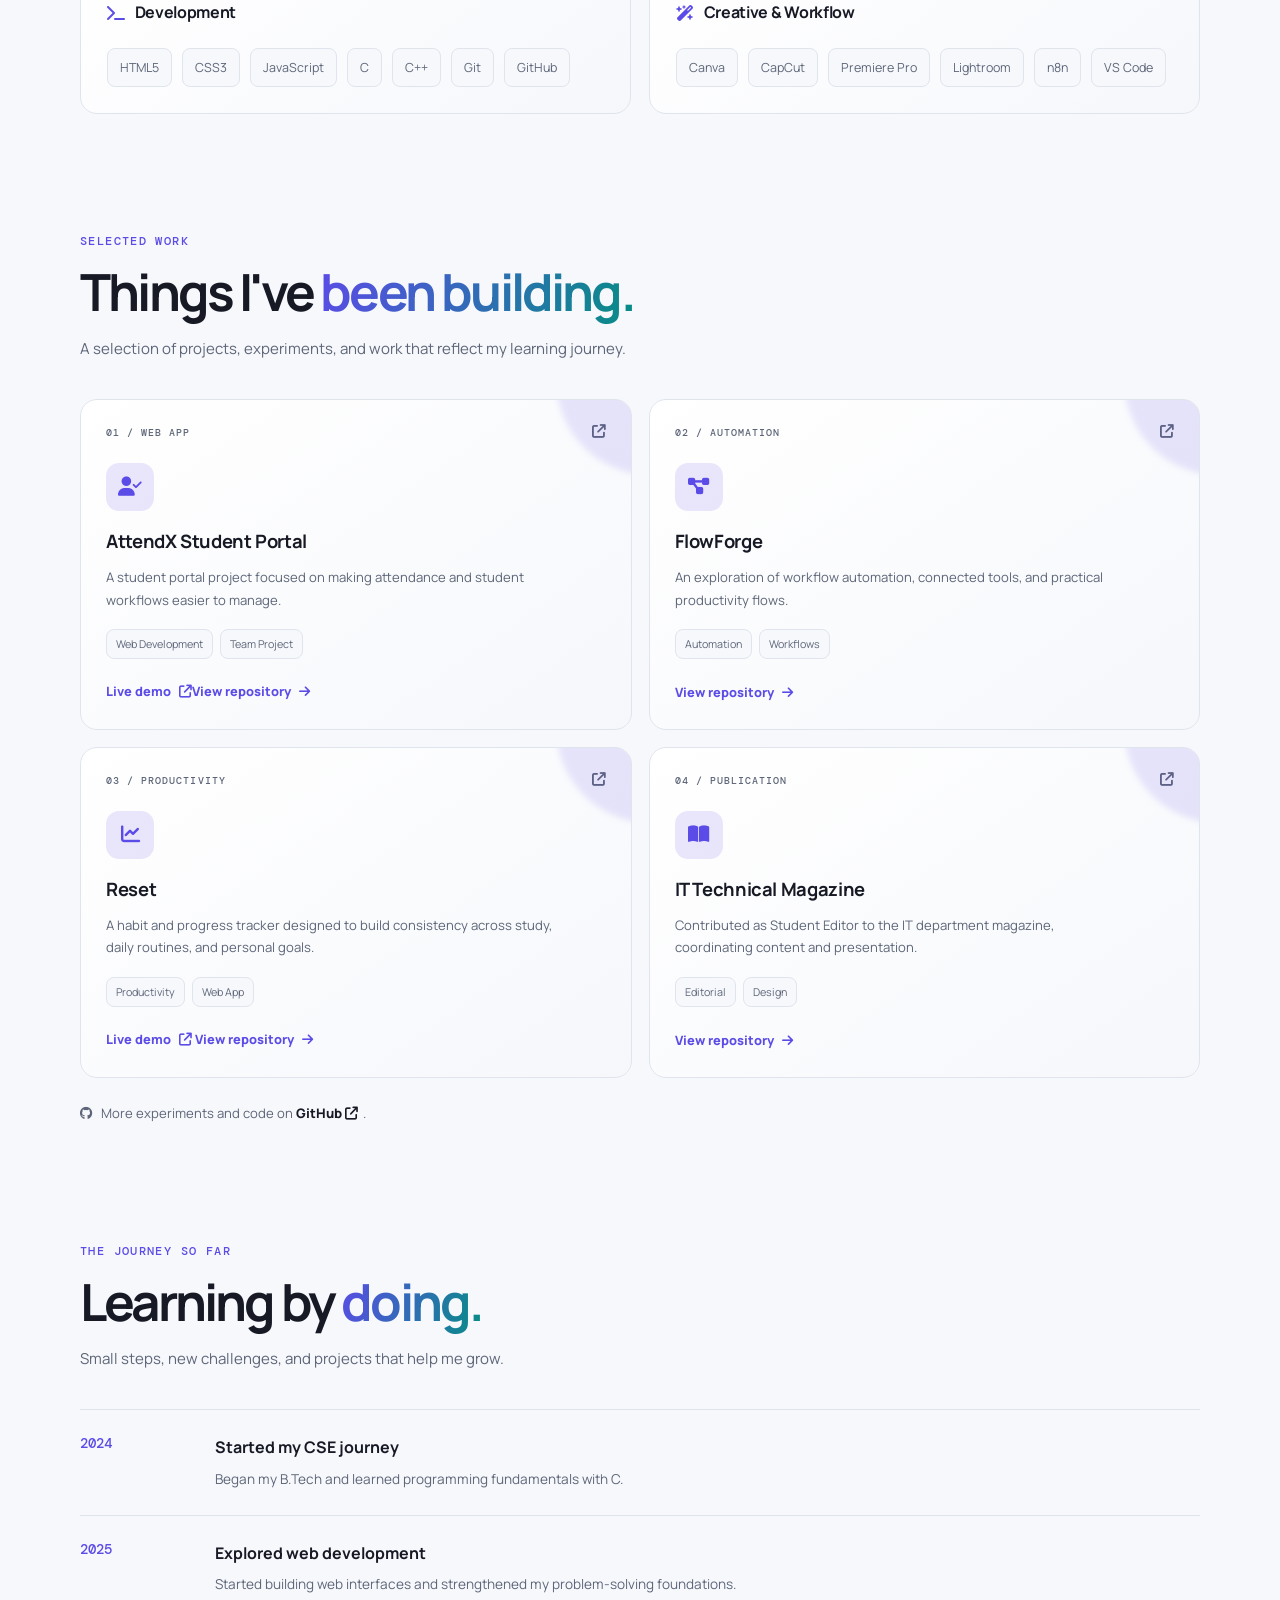
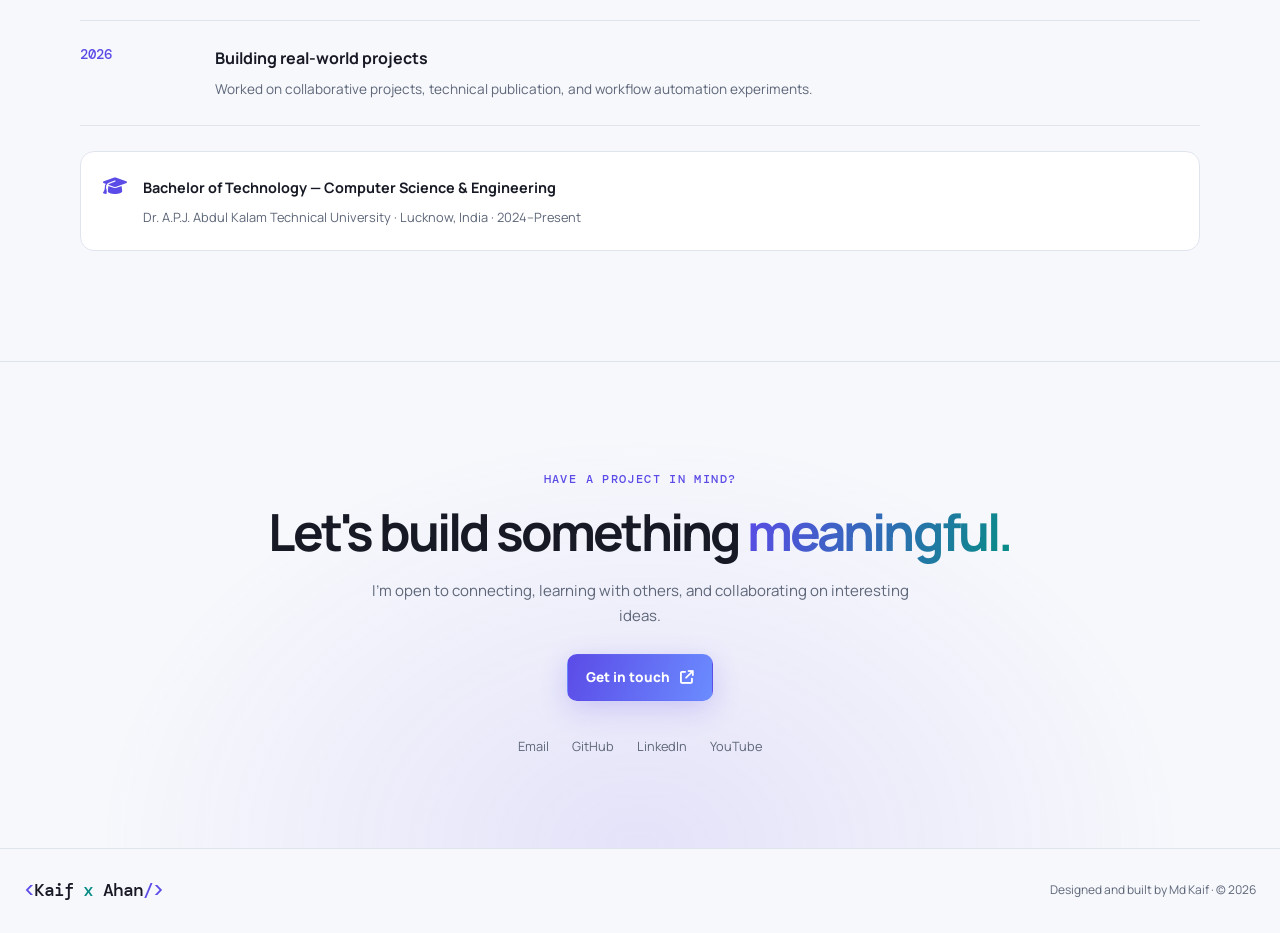
==== commit df6bf1e5: "bug fix" ====
--- a/index.html
+++ b/index.html
@@ -307,7 +307,12 @@
             ></a>
           </article>
 
-          <article class="project-card reveal">
+          <article
+            class="project-card reveal"
+            id="reset-project-card"
+            style="cursor: pointer"
+            aria-label="Reset project card"
+          >
             <div class="project-top">
               <span class="project-number">03 / PRODUCTIVITY</span>
               <i class="fa-solid fa-arrow-up-right-from-square"></i>
@@ -350,14 +355,6 @@
                 <i class="fa-solid fa-arrow-right"></i>
               </a>
             </div>
-
-            <a
-              class="card-hit-area"
-              href="https://reset-omega-neon.vercel.app/"
-              target="_blank"
-              rel="noopener noreferrer"
-              aria-label="Open Reset live preview"
-            ></a>
           </article>
 
           <article class="project-card reveal">
@@ -501,5 +498,21 @@
     <button id="backToTop" type="button" aria-label="Back to top">
       <i class="fa-solid fa-arrow-up"></i>
     </button>
+
+    <script>
+      (() => {
+        const resetCard = document.getElementById("reset-project-card");
+        if (!resetCard) return;
+
+        resetCard.addEventListener("click", (event) => {
+          if (event.target.closest("a, button")) return;
+          window.open(
+            "https://reset-omega-neon.vercel.app/",
+            "_blank",
+            "noopener,noreferrer",
+          );
+        });
+      })();
+    </script>
   </body>
 </html>
